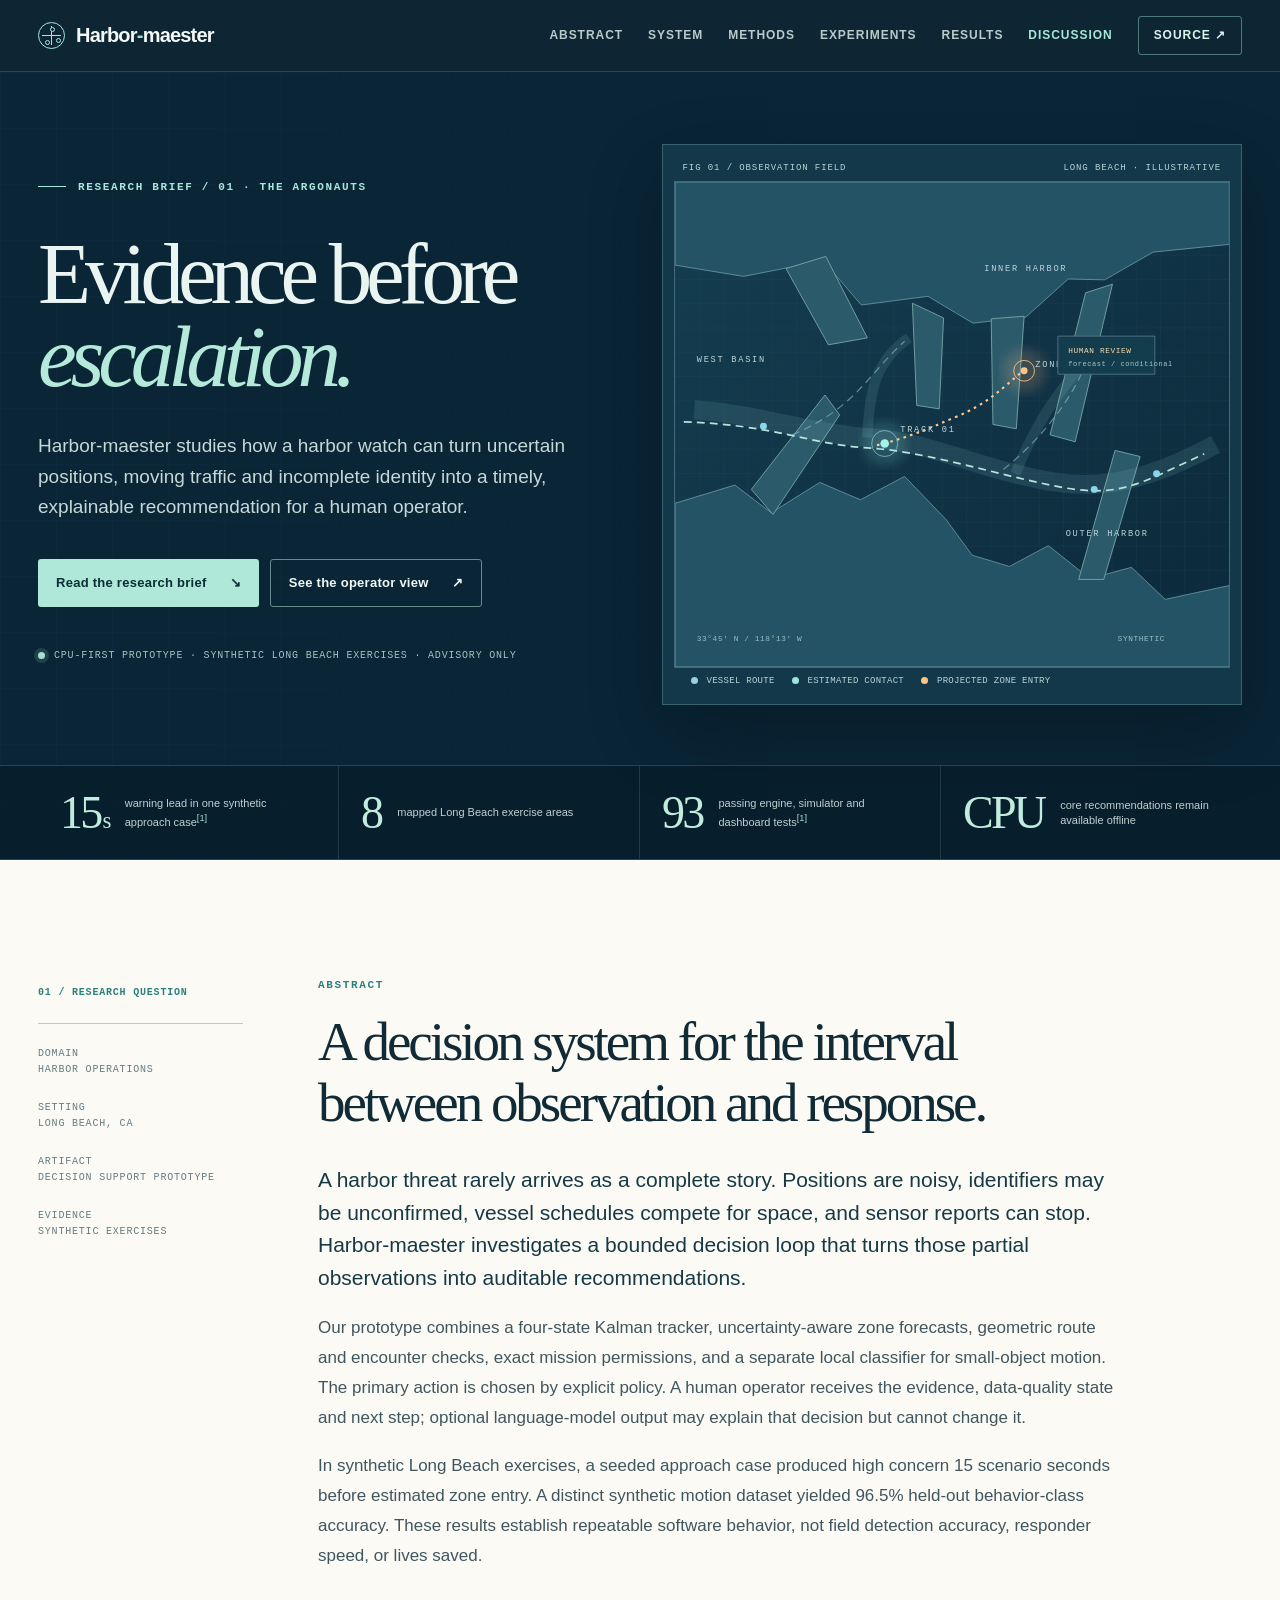
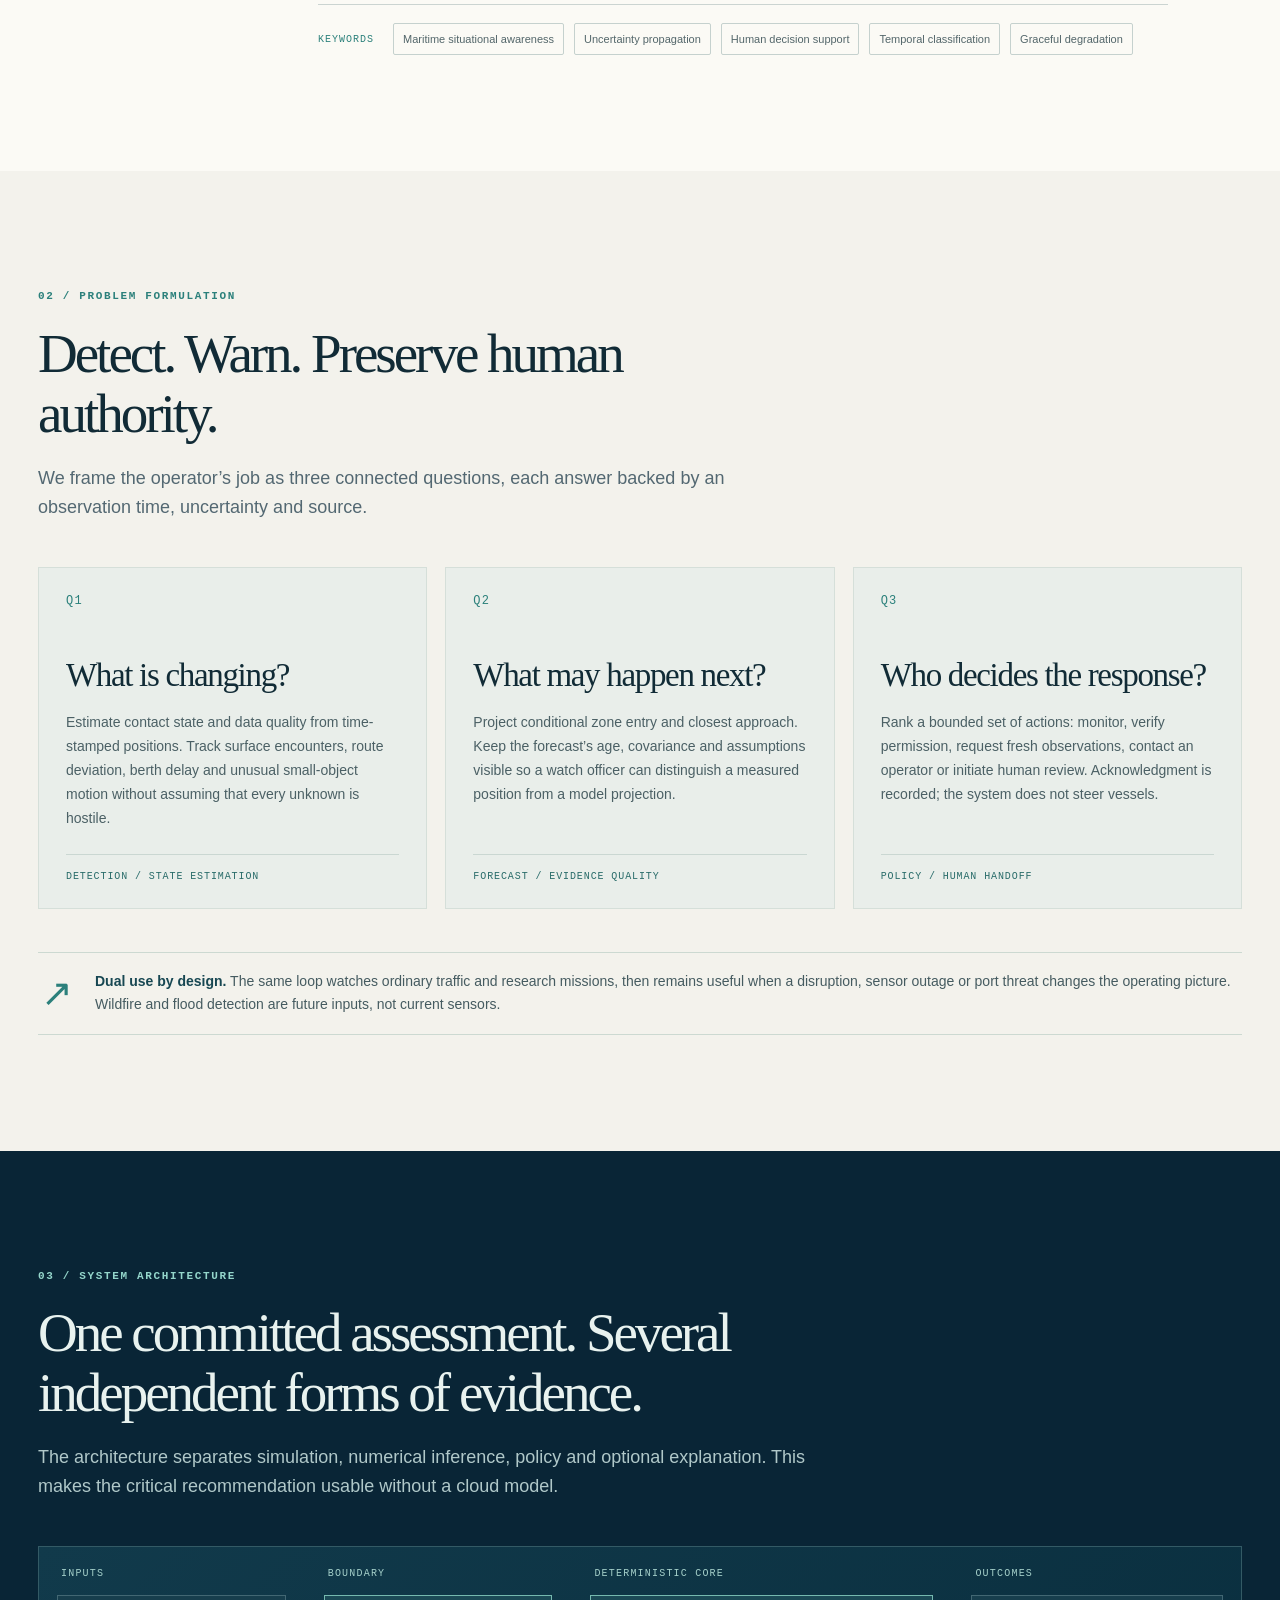
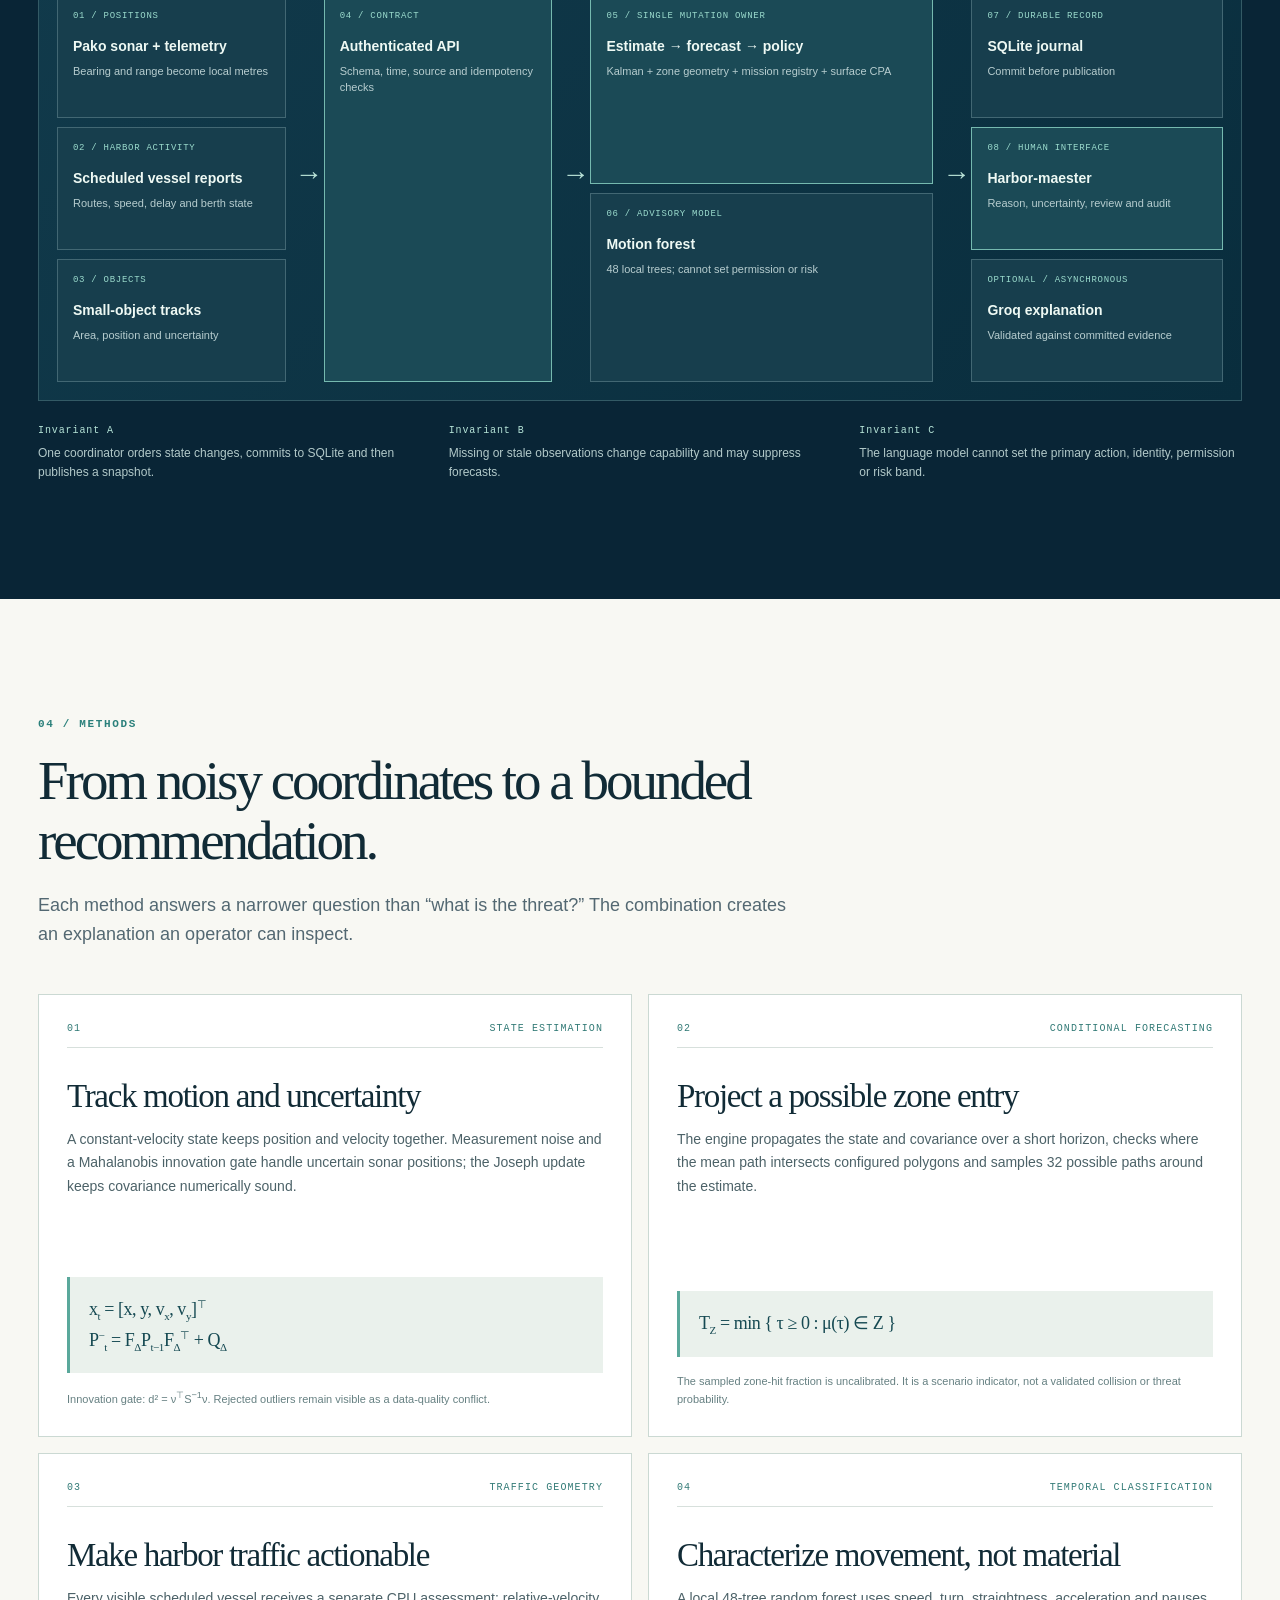
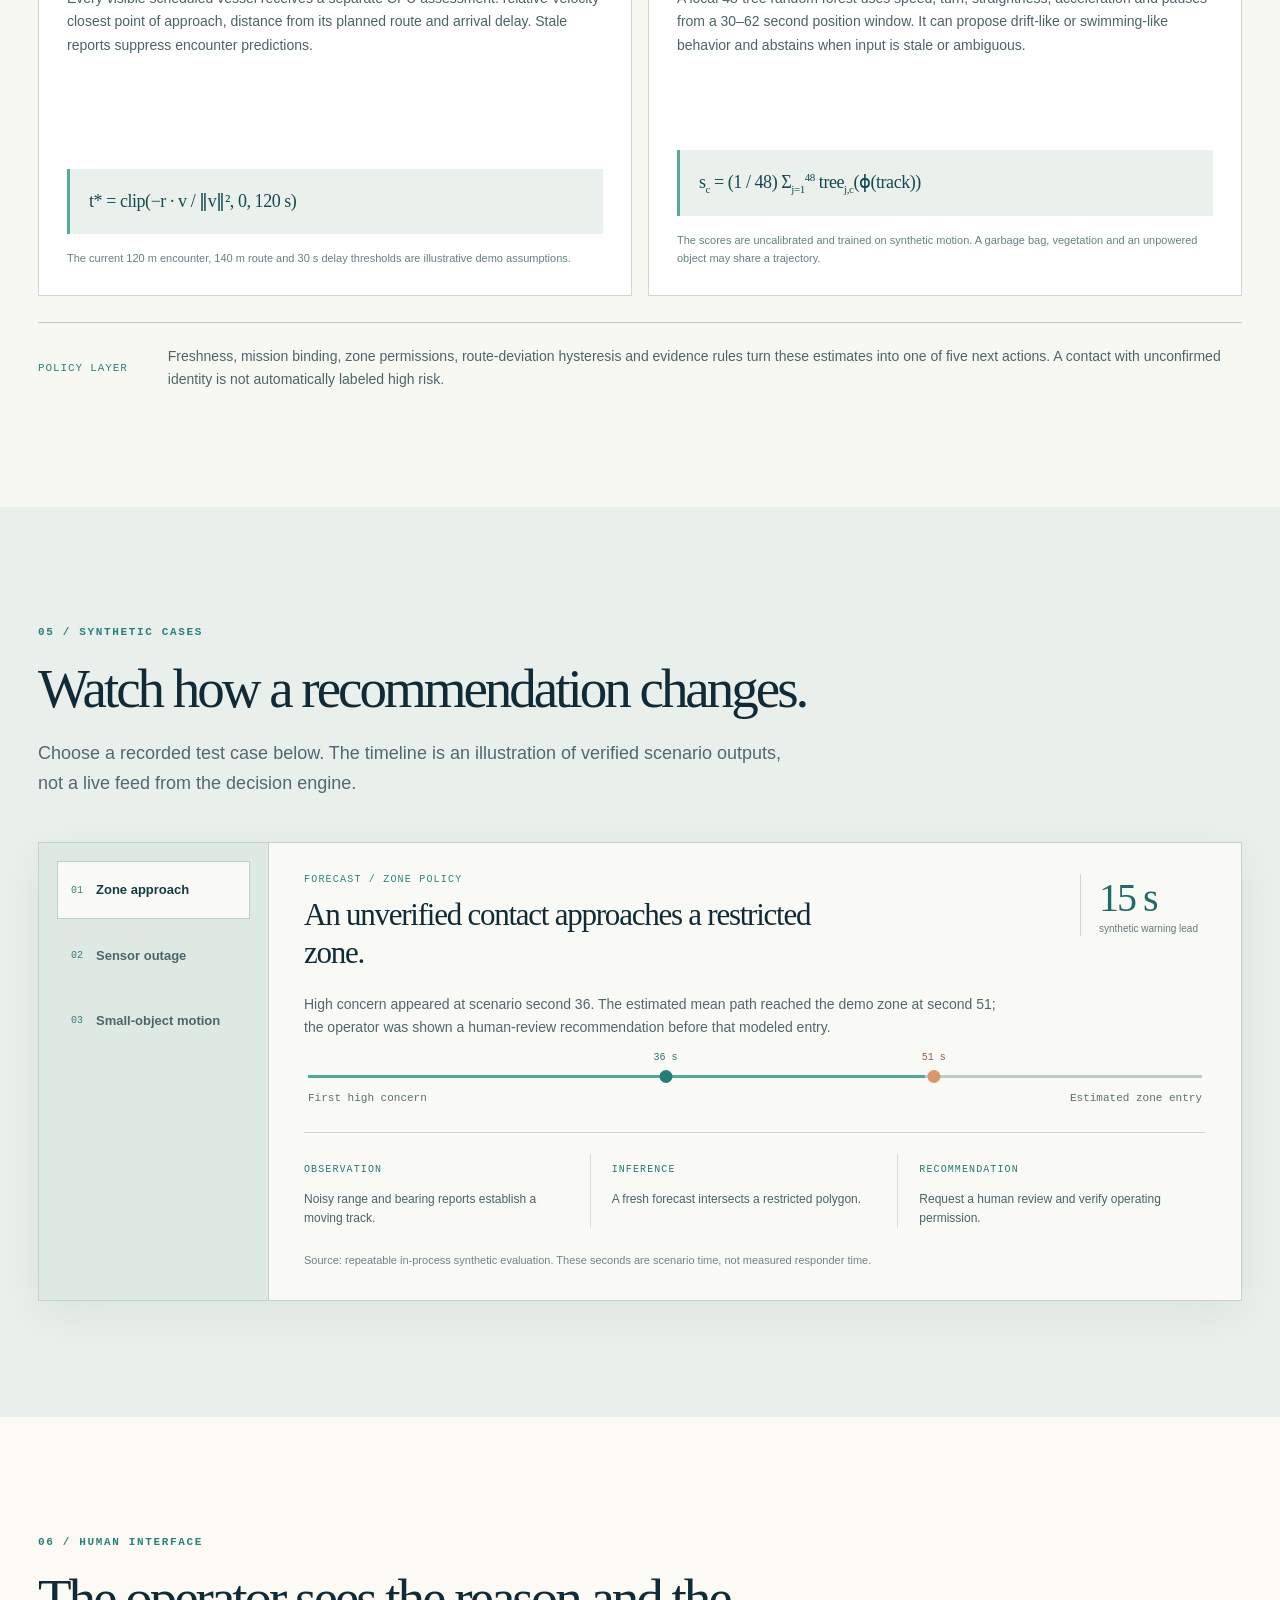
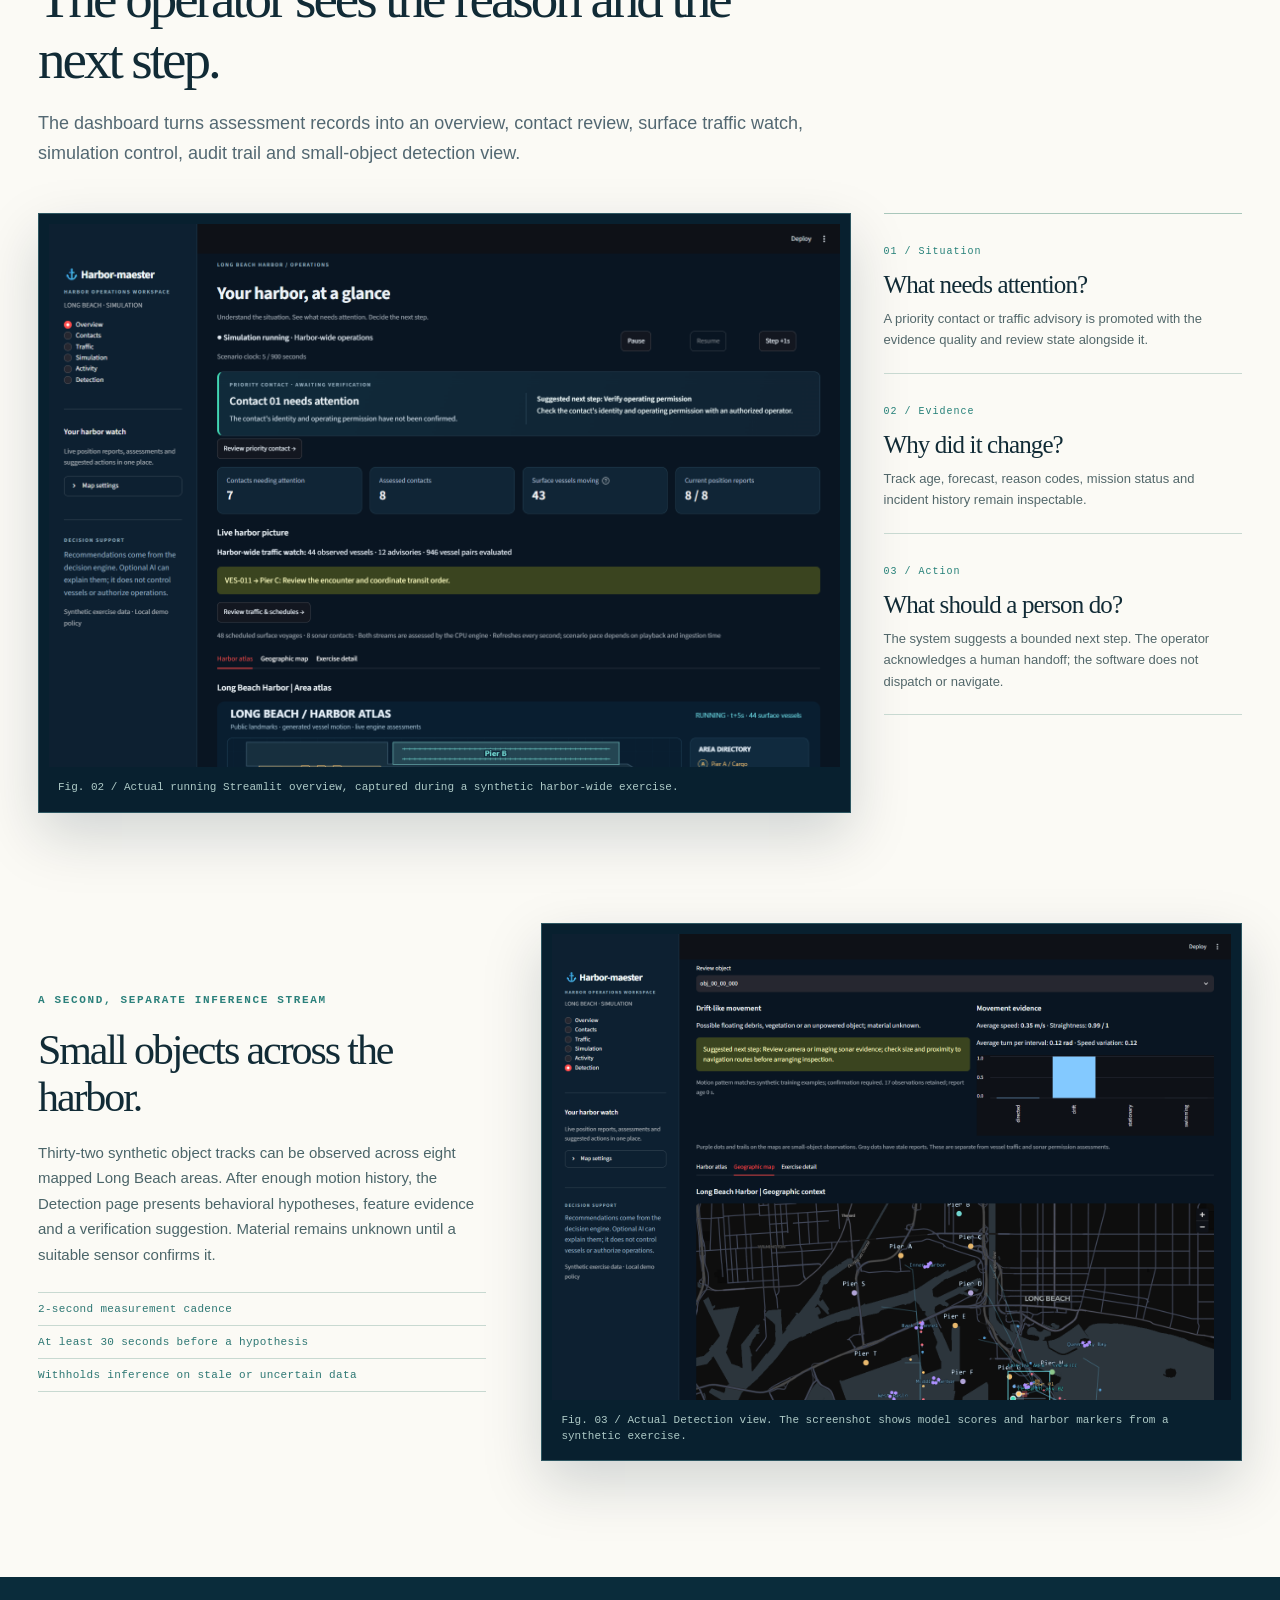
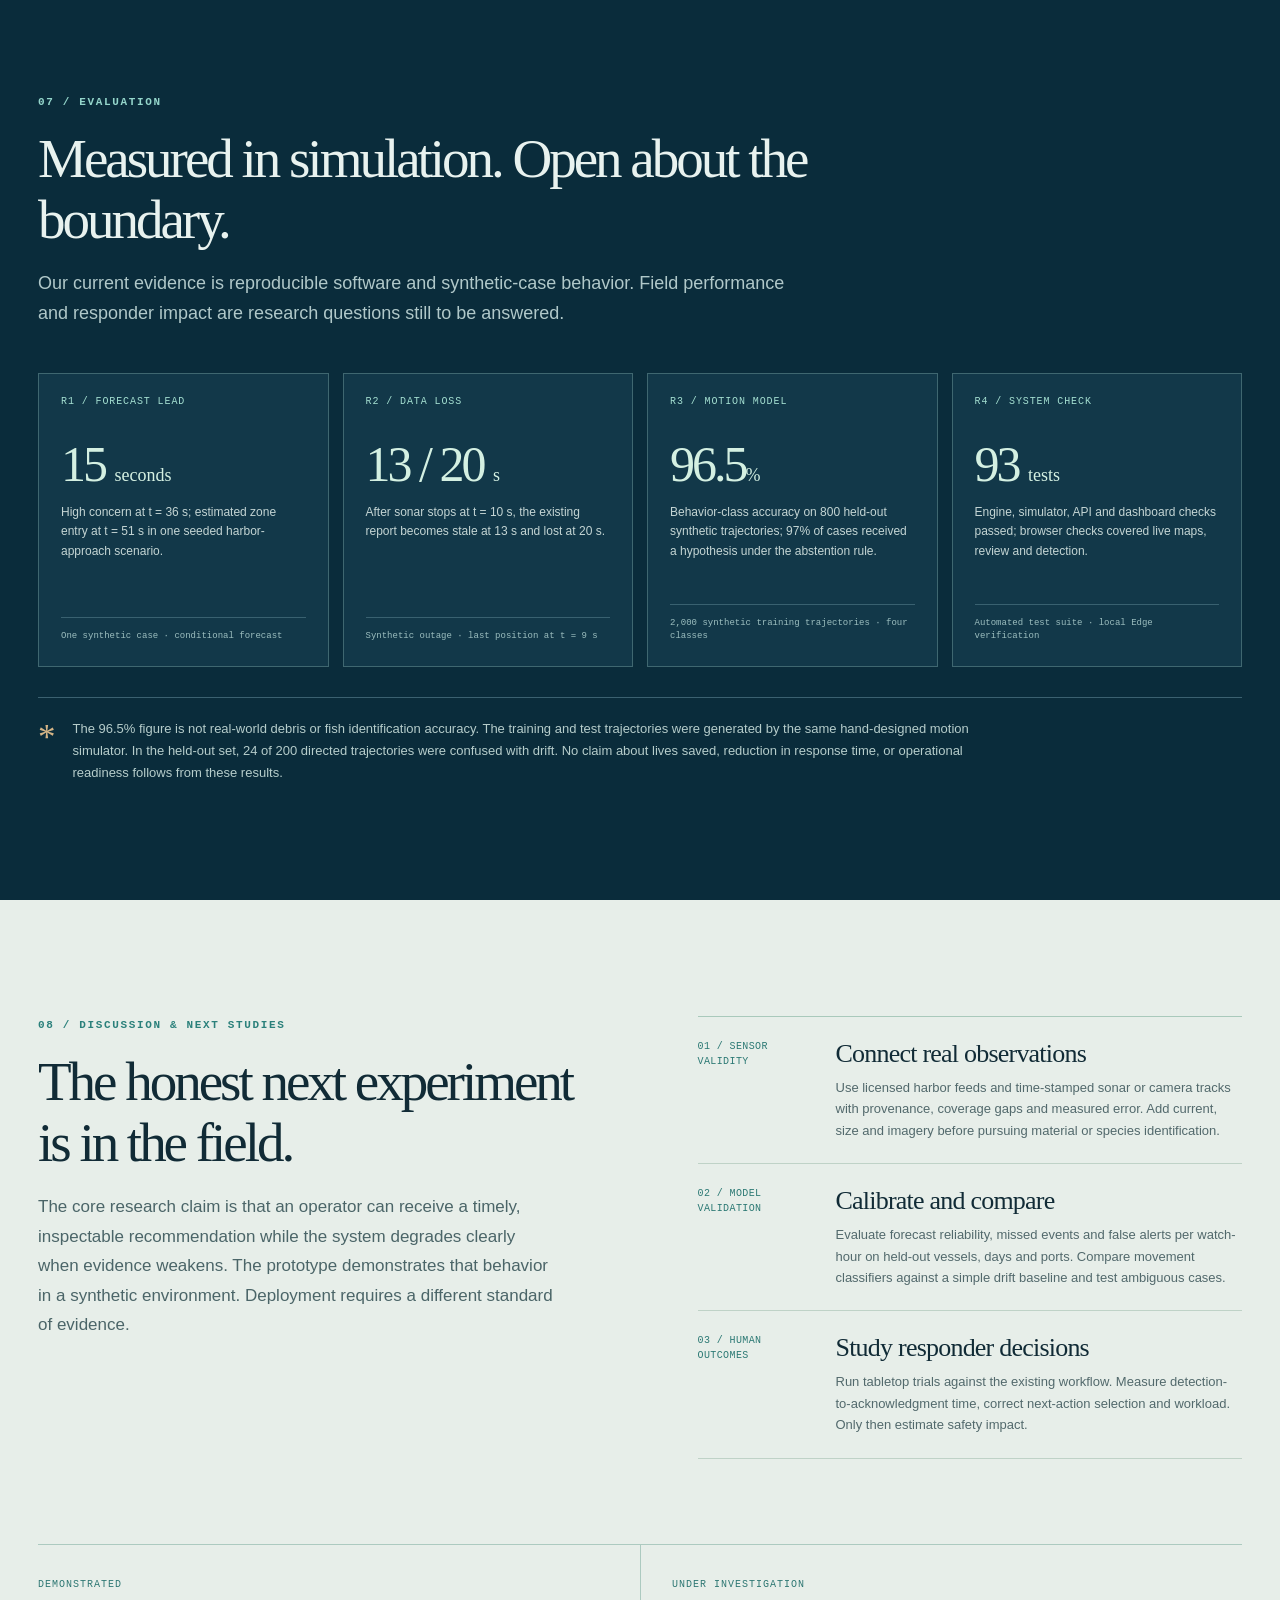
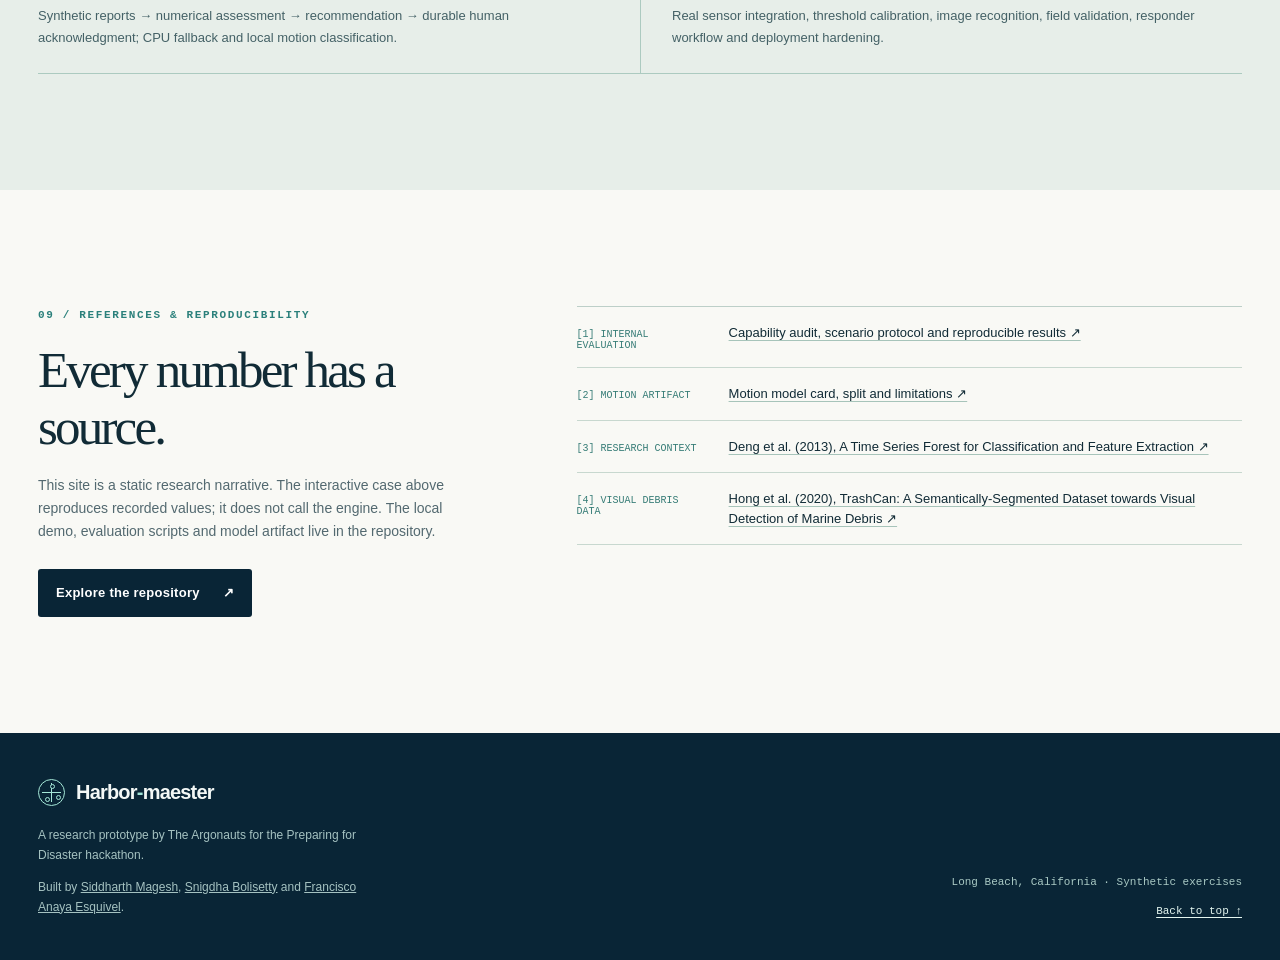
==== project-website/index.html @ 1b14dc2f "Release: Docker/HF Spaces deployment, visitor Groq key, docs and website team credits - Add Dockerfi" ====
<!doctype html>
<html lang="en">
<head>
  <meta charset="utf-8">
  <meta name="viewport" content="width=device-width, initial-scale=1">
  <meta name="theme-color" content="#092536">
  <meta name="description" content="Harbor-maester is a research prototype for evidence-aware harbor decision support: probabilistic tracking, geometric forecasting, local motion classification, and human review.">
  <meta property="og:type" content="website">
  <meta property="og:title" content="Harbor-maester — Evidence before escalation">
  <meta property="og:description" content="A technical research brief on CPU-first harbor decision support and its synthetic evaluation.">
  <title>Harbor-maester — Evidence before escalation</title>
  <link rel="icon" href="favicon.svg" type="image/svg+xml">
  <link rel="stylesheet" href="style.css">
  <script src="app.js" defer></script>
</head>
<body>
  <a class="skip-link" href="#main">Skip to article</a>
  <nav class="topbar" aria-label="Primary navigation">
    <div class="topbar-inner">
      <a class="brand" href="#top" aria-label="Harbor-maester, back to top">
        <span class="brand-mark" aria-hidden="true"><span></span><span></span><span></span></span>
        <span>Harbor<span class="brand-dash">-</span>maester</span>
      </a>
      <button class="menu-toggle" type="button" aria-controls="nav-links" aria-expanded="false" aria-label="Open navigation">
        <span></span><span></span><span></span>
      </button>
      <div class="nav-links" id="nav-links">
        <a href="#abstract">Abstract</a>
        <a href="#system">System</a>
        <a href="#methods">Methods</a>
        <a href="#experiments">Experiments</a>
        <a href="#results">Results</a>
        <a href="#discussion">Discussion</a>
        <a class="nav-source" href="https://github.com/enlightenedscholar777-dev/The-Argonauts-Hackathon" target="_blank" rel="noopener noreferrer">Source ↗</a>
      </div>
    </div>
  </nav>

  <header class="hero" id="top">
    <div class="hero-grid" aria-hidden="true"></div>
    <div class="hero-inner">
      <div class="hero-copy">
        <div class="eyebrow eyebrow-light"><span class="eyebrow-rule"></span> Research brief / 01 · The Argonauts</div>
        <h1>Evidence before <em>escalation.</em></h1>
        <p class="hero-lede">Harbor-maester studies how a harbor watch can turn uncertain positions, moving traffic and incomplete identity into a timely, explainable recommendation for a human operator.</p>
        <div class="hero-actions">
          <a class="button button-accent" href="#abstract">Read the research brief <span aria-hidden="true">↘</span></a>
          <a class="button button-outline" href="#interface">See the operator view <span aria-hidden="true">↗</span></a>
        </div>
        <p class="hero-footnote"><span class="live-dot" aria-hidden="true"></span> CPU-first prototype · Synthetic Long Beach exercises · Advisory only</p>
      </div>
      <div class="hero-figure">
        <div class="figure-top"><span>FIG 01 / OBSERVATION FIELD</span><span>LONG BEACH · ILLUSTRATIVE</span></div>
        <svg class="harbor-drawing" viewBox="0 0 640 560" role="img" aria-labelledby="hero-map-title hero-map-desc">
          <title id="hero-map-title">Illustrative harbor observation field</title>
          <desc id="hero-map-desc">Waterway outlines, vessel routes, one forecast track, and a human review marker. This is a conceptual diagram, not a navigation chart.</desc>
          <defs>
            <pattern id="map-grid" width="28" height="28" patternUnits="userSpaceOnUse"><path d="M28 0H0V28" fill="none" stroke="#255164" stroke-width=".7" opacity=".55"/></pattern>
            <linearGradient id="sea" x1="0" y1="0" x2="1" y2="1"><stop stop-color="#153e51"/><stop offset="1" stop-color="#0b293a"/></linearGradient>
            <filter id="dot-glow"><feGaussianBlur stdDeviation="7"/></filter>
          </defs>
          <rect width="640" height="560" fill="url(#sea)"/><rect width="640" height="560" fill="url(#map-grid)"/>
          <path class="land" d="M0 0H640V72L552 81L496 113L454 112L405 156L344 163L292 132L215 142L171 91L79 109L0 96Z"/>
          <path class="land" d="M0 560V371L69 350L111 382L167 347L214 367L265 340L313 390L343 431L386 444L431 420L479 458L527 445L566 482L640 466V560Z"/>
          <path class="pier" d="M128 100L177 188L222 180L174 86Z"/><path class="pier" d="M274 140L279 258L305 262L310 157Z"/>
          <path class="pier" d="M365 158L367 280L394 285L403 155Z"/><path class="pier" d="M474 128L433 292L462 300L505 118Z"/>
          <path class="pier" d="M88 355L173 246L190 269L113 384Z"/><path class="pier" d="M466 459L508 310L537 317L495 459Z"/>
          <path class="channel" d="M22 263C96 268 163 292 221 295S335 323 393 337S509 366 624 303"/>
          <path class="channel channel-secondary" d="M222 295C224 240 232 206 270 180M393 337C415 281 444 238 487 191"/>
          <path class="route" d="M10 277C112 280 156 303 222 307S364 336 438 351S533 350 611 314"/>
          <path class="route route-alt" d="M135 292C208 262 226 218 265 184M379 332C416 303 457 255 474 210"/>
          <path class="forecast" d="M233 304C263 297 290 286 325 271S375 241 404 216"/>
          <circle cx="242" cy="302" r="25" fill="#91e4de" opacity=".17" filter="url(#dot-glow)"/><circle cx="242" cy="302" r="15" fill="none" stroke="#9ce5df" opacity=".7"/><circle cx="242" cy="302" r="5" fill="#a5f4e8"/>
          <circle cx="403" cy="218" r="25" fill="#ffbb83" opacity=".18" filter="url(#dot-glow)"/><circle cx="403" cy="218" r="12" fill="none" stroke="#ffc487"/><circle cx="403" cy="218" r="4" fill="#ffc487"/>
          <circle cx="102" cy="282" r="4" fill="#8bd6ea"/><circle cx="484" cy="355" r="4" fill="#8bd6ea"/><circle cx="556" cy="337" r="4" fill="#8bd6ea"/>
          <g class="map-label"><text x="25" y="208">WEST BASIN</text><text x="357" y="103">INNER HARBOR</text><text x="451" y="409">OUTER HARBOR</text><text x="260" y="289">TRACK 01</text><text x="416" y="214">ZONE ENTRY</text></g>
          <path d="M442 178h112v44H442z" fill="#133c4d" stroke="#547889"/><text x="454" y="197" class="map-pill">HUMAN REVIEW</text><text x="454" y="213" class="map-pill map-pill-small">forecast / conditional</text>
          <text x="25" y="530" class="map-coordinate">33°45′ N  /  118°13′ W</text><text x="511" y="530" class="map-coordinate">SYNTHETIC</text>
        </svg>
        <div class="figure-bottom"><span class="legend-dot legend-cyan"></span> Vessel route <span class="legend-dot legend-teal"></span> Estimated contact <span class="legend-dot legend-orange"></span> Projected zone entry</div>
      </div>
    </div>
    <div class="hero-measures" aria-label="Prototype scope and synthetic results">
      <div><strong>15<span>s</span></strong><span>warning lead in one synthetic approach case<sup><a href="#ref-internal">[1]</a></sup></span></div>
      <div><strong>8</strong><span>mapped Long Beach exercise areas</span></div>
      <div><strong>93</strong><span>passing engine, simulator and dashboard tests<sup><a href="#ref-internal">[1]</a></sup></span></div>
      <div><strong>CPU</strong><span>core recommendations remain available offline</span></div>
    </div>
  </header>

  <main id="main">
    <section class="section paper-opening" id="abstract" aria-labelledby="abstract-title">
      <div class="wrap paper-grid">
        <aside class="paper-margin"><span class="margin-index">01 / RESEARCH QUESTION</span><span class="margin-line"></span><span>Domain<br>Harbor operations</span><span>Setting<br>Long Beach, CA</span><span>Artifact<br>Decision support prototype</span><span>Evidence<br>Synthetic exercises</span></aside>
        <div class="paper-body">
          <p class="kicker">Abstract</p>
          <h2 id="abstract-title">A decision system for the interval between observation and response.</h2>
          <p class="abstract-lead">A harbor threat rarely arrives as a complete story. Positions are noisy, identifiers may be unconfirmed, vessel schedules compete for space, and sensor reports can stop. Harbor-maester investigates a bounded decision loop that turns those partial observations into auditable recommendations.</p>
          <p>Our prototype combines a four-state Kalman tracker, uncertainty-aware zone forecasts, geometric route and encounter checks, exact mission permissions, and a separate local classifier for small-object motion. The primary action is chosen by explicit policy. A human operator receives the evidence, data-quality state and next step; optional language-model output may explain that decision but cannot change it.</p>
          <p>In synthetic Long Beach exercises, a seeded approach case produced high concern 15 scenario seconds before estimated zone entry. A distinct synthetic motion dataset yielded 96.5% held-out behavior-class accuracy. These results establish repeatable software behavior, not field detection accuracy, responder speed, or lives saved.</p>
          <div class="keywords"><strong>Keywords</strong><span>Maritime situational awareness</span><span>Uncertainty propagation</span><span>Human decision support</span><span>Temporal classification</span><span>Graceful degradation</span></div>
        </div>
      </div>
    </section>

    <section class="section problem-section" id="question" aria-labelledby="question-title">
      <div class="wrap">
        <div class="section-head"><p class="kicker">02 / Problem formulation</p><h2 id="question-title">Detect. Warn. Preserve human authority.</h2><p>We frame the operator’s job as three connected questions, each answer backed by an observation time, uncertainty and source.</p></div>
        <div class="question-grid">
          <article class="question-card"><span class="card-number">Q1</span><h3>What is changing?</h3><p>Estimate contact state and data quality from time-stamped positions. Track surface encounters, route deviation, berth delay and unusual small-object motion without assuming that every unknown is hostile.</p><span class="card-footer">Detection / state estimation</span></article>
          <article class="question-card"><span class="card-number">Q2</span><h3>What may happen next?</h3><p>Project conditional zone entry and closest approach. Keep the forecast’s age, covariance and assumptions visible so a watch officer can distinguish a measured position from a model projection.</p><span class="card-footer">Forecast / evidence quality</span></article>
          <article class="question-card"><span class="card-number">Q3</span><h3>Who decides the response?</h3><p>Rank a bounded set of actions: monitor, verify permission, request fresh observations, contact an operator or initiate human review. Acknowledgment is recorded; the system does not steer vessels.</p><span class="card-footer">Policy / human handoff</span></article>
        </div>
        <div class="scope-line"><span class="scope-icon" aria-hidden="true">↗</span><p><strong>Dual use by design.</strong> The same loop watches ordinary traffic and research missions, then remains useful when a disruption, sensor outage or port threat changes the operating picture. Wildfire and flood detection are future inputs, not current sensors.</p></div>
      </div>
    </section>

    <section class="section system-section" id="system" aria-labelledby="system-title">
      <div class="wrap">
        <div class="section-head section-head-dark"><p class="kicker">03 / System architecture</p><h2 id="system-title">One committed assessment. Several independent forms of evidence.</h2><p>The architecture separates simulation, numerical inference, policy and optional explanation. This makes the critical recommendation usable without a cloud model.</p></div>
        <div class="system-diagram" role="img" aria-label="Synthetic sensors feed authenticated API events to a single coordinator. The coordinator runs tracking, forecasting and policy, commits results to SQLite, and publishes a dashboard snapshot. A separate motion classifier and optional language model add advisory context.">
          <div class="diagram-column"><span class="diagram-label">INPUTS</span><div class="diagram-node"><span>01 / Positions</span><strong>Pako sonar + telemetry</strong><small>Bearing and range become local metres</small></div><div class="diagram-node"><span>02 / Harbor activity</span><strong>Scheduled vessel reports</strong><small>Routes, speed, delay and berth state</small></div><div class="diagram-node"><span>03 / Objects</span><strong>Small-object tracks</strong><small>Area, position and uncertainty</small></div></div>
          <div class="diagram-arrow" aria-hidden="true">→</div>
          <div class="diagram-column"><span class="diagram-label">BOUNDARY</span><div class="diagram-node diagram-node-accent"><span>04 / Contract</span><strong>Authenticated API</strong><small>Schema, time, source and idempotency checks</small></div></div>
          <div class="diagram-arrow" aria-hidden="true">→</div>
          <div class="diagram-column diagram-wide"><span class="diagram-label">DETERMINISTIC CORE</span><div class="diagram-node diagram-node-accent"><span>05 / Single mutation owner</span><strong>Estimate → forecast → policy</strong><small>Kalman + zone geometry + mission registry + surface CPA</small></div><div class="diagram-node"><span>06 / Advisory model</span><strong>Motion forest</strong><small>48 local trees; cannot set permission or risk</small></div></div>
          <div class="diagram-arrow" aria-hidden="true">→</div>
          <div class="diagram-column"><span class="diagram-label">OUTCOMES</span><div class="diagram-node"><span>07 / Durable record</span><strong>SQLite journal</strong><small>Commit before publication</small></div><div class="diagram-node diagram-node-accent"><span>08 / Human interface</span><strong>Harbor-maester</strong><small>Reason, uncertainty, review and audit</small></div><div class="diagram-node"><span>Optional / Asynchronous</span><strong>Groq explanation</strong><small>Validated against committed evidence</small></div></div>
        </div>
        <div class="system-notes"><p><span>Invariant A</span> One coordinator orders state changes, commits to SQLite and then publishes a snapshot.</p><p><span>Invariant B</span> Missing or stale observations change capability and may suppress forecasts.</p><p><span>Invariant C</span> The language model cannot set the primary action, identity, permission or risk band.</p></div>
      </div>
    </section>

    <section class="section method-section" id="methods" aria-labelledby="methods-title">
      <div class="wrap">
        <div class="section-head"><p class="kicker">04 / Methods</p><h2 id="methods-title">From noisy coordinates to a bounded recommendation.</h2><p>Each method answers a narrower question than “what is the threat?” The combination creates an explanation an operator can inspect.</p></div>
        <div class="method-grid">
          <article class="method-card"><div class="method-label"><span>01</span><span>STATE ESTIMATION</span></div><h3>Track motion and uncertainty</h3><p>A constant-velocity state keeps position and velocity together. Measurement noise and a Mahalanobis innovation gate handle uncertain sonar positions; the Joseph update keeps covariance numerically sound.</p><div class="equation" aria-label="State vector x equals x, y, velocity x, velocity y. Predicted covariance equals F P F transpose plus Q."><span class="eq-symbol">x</span><sub>t</sub> = [x, y, v<sub>x</sub>, v<sub>y</sub>]<sup>⊤</sup><br>P<sup>−</sup><sub>t</sub> = F<sub>Δ</sub>P<sub>t−1</sub>F<sub>Δ</sub><sup>⊤</sup> + Q<sub>Δ</sub></div><p class="method-annotation">Innovation gate: d² = ν<sup>⊤</sup>S<sup>−1</sup>ν. Rejected outliers remain visible as a data-quality conflict.</p></article>
          <article class="method-card"><div class="method-label"><span>02</span><span>CONDITIONAL FORECASTING</span></div><h3>Project a possible zone entry</h3><p>The engine propagates the state and covariance over a short horizon, checks where the mean path intersects configured polygons and samples 32 possible paths around the estimate.</p><div class="equation" aria-label="Entry time is the earliest future time when the forecast path intersects a zone.">T<sub>Z</sub> = min { τ ≥ 0 : μ(τ) ∈ Z }</div><p class="method-annotation">The sampled zone-hit fraction is uncalibrated. It is a scenario indicator, not a validated collision or threat probability.</p></article>
          <article class="method-card"><div class="method-label"><span>03</span><span>TRAFFIC GEOMETRY</span></div><h3>Make harbor traffic actionable</h3><p>Every visible scheduled vessel receives a separate CPU assessment: relative-velocity closest point of approach, distance from its planned route and arrival delay. Stale reports suppress encounter predictions.</p><div class="equation" aria-label="Closest approach time is the clipped negative dot product of relative position and relative velocity divided by squared relative speed.">t* = clip(−r · v / ‖v‖², 0, 120 s)</div><p class="method-annotation">The current 120 m encounter, 140 m route and 30 s delay thresholds are illustrative demo assumptions.</p></article>
          <article class="method-card"><div class="method-label"><span>04</span><span>TEMPORAL CLASSIFICATION</span></div><h3>Characterize movement, not material</h3><p>A local 48-tree random forest uses speed, turn, straightness, acceleration and pauses from a 30–62 second position window. It can propose drift-like or swimming-like behavior and abstains when input is stale or ambiguous.</p><div class="equation" aria-label="Behavior score is the average class output across 48 trees.">s<sub>c</sub> = (1 / 48) Σ<sub>j=1</sub><sup>48</sup> tree<sub>j,c</sub>(ϕ(track))</div><p class="method-annotation">The scores are uncalibrated and trained on synthetic motion. A garbage bag, vegetation and an unpowered object may share a trajectory.</p></article>
        </div>
        <div class="method-bottom"><span>POLICY LAYER</span><p>Freshness, mission binding, zone permissions, route-deviation hysteresis and evidence rules turn these estimates into one of five next actions. A contact with unconfirmed identity is not automatically labeled high risk.</p></div>
      </div>
    </section>

    <section class="section experiment-section" id="experiments" aria-labelledby="experiments-title">
      <div class="wrap">
        <div class="section-head"><p class="kicker">05 / Synthetic cases</p><h2 id="experiments-title">Watch how a recommendation changes.</h2><p>Choose a recorded test case below. The timeline is an illustration of verified scenario outputs, not a live feed from the decision engine.</p></div>
        <div class="case-shell">
          <div class="case-tabs" role="group" aria-label="Choose a synthetic case">
            <button class="case-tab is-active" type="button" data-case="approach" aria-pressed="true"><span>01</span> Zone approach</button>
            <button class="case-tab" type="button" data-case="outage" aria-pressed="false"><span>02</span> Sensor outage</button>
            <button class="case-tab" type="button" data-case="motion" aria-pressed="false"><span>03</span> Small-object motion</button>
          </div>
          <div class="case-body" aria-live="polite">
            <div class="case-top"><div><p class="case-type" id="case-type">FORECAST / ZONE POLICY</p><h3 id="case-title">An unverified contact approaches a restricted zone.</h3></div><div class="case-clock"><strong id="case-number">15 s</strong><span id="case-number-label">synthetic warning lead</span></div></div>
            <p class="case-description" id="case-description">High concern appeared at scenario second 36. The estimated mean path reached the demo zone at second 51; the operator was shown a human-review recommendation before that modeled entry.</p>
            <div class="timeline" aria-hidden="true"><div class="timeline-track"><div class="timeline-fill" id="timeline-fill"></div><div class="timeline-marker marker-a" id="marker-a"><span id="marker-a-time">36 s</span></div><div class="timeline-marker marker-b" id="marker-b"><span id="marker-b-time">51 s</span></div></div><div class="timeline-labels"><span id="timeline-start">First high concern</span><span id="timeline-end">Estimated zone entry</span></div></div>
            <div class="case-evidence"><div><span>OBSERVATION</span><p id="case-observation">Noisy range and bearing reports establish a moving track.</p></div><div><span>INFERENCE</span><p id="case-inference">A fresh forecast intersects a restricted polygon.</p></div><div><span>RECOMMENDATION</span><p id="case-action">Request a human review and verify operating permission.</p></div></div>
            <p class="case-caption" id="case-caption">Source: repeatable in-process synthetic evaluation. These seconds are scenario time, not measured responder time.</p>
          </div>
        </div>
      </div>
    </section>

    <section class="section interface-section" id="interface" aria-labelledby="interface-title">
      <div class="wrap">
        <div class="section-head"><p class="kicker">06 / Human interface</p><h2 id="interface-title">The operator sees the reason and the next step.</h2><p>The dashboard turns assessment records into an overview, contact review, surface traffic watch, simulation control, audit trail and small-object detection view.</p></div>
        <div class="interface-layout"><figure class="product-frame"><img src="assets/operator-overview.png" width="1600" height="1100" loading="lazy" alt="Harbor-maester operator overview showing a priority contact, suggested verification, surface traffic watch and harbor atlas"><figcaption>Fig. 02 / Actual running Streamlit overview, captured during a synthetic harbor-wide exercise.</figcaption></figure><div class="interface-aside"><div class="interface-point"><span>01 / Situation</span><h3>What needs attention?</h3><p>A priority contact or traffic advisory is promoted with the evidence quality and review state alongside it.</p></div><div class="interface-point"><span>02 / Evidence</span><h3>Why did it change?</h3><p>Track age, forecast, reason codes, mission status and incident history remain inspectable.</p></div><div class="interface-point"><span>03 / Action</span><h3>What should a person do?</h3><p>The system suggests a bounded next step. The operator acknowledges a human handoff; the software does not dispatch or navigate.</p></div></div></div>
        <div class="interface-detail"><div class="detail-copy"><p class="kicker">A second, separate inference stream</p><h3>Small objects across the harbor.</h3><p>Thirty-two synthetic object tracks can be observed across eight mapped Long Beach areas. After enough motion history, the Detection page presents behavioral hypotheses, feature evidence and a verification suggestion. Material remains unknown until a suitable sensor confirms it.</p><ul><li>2-second measurement cadence</li><li>At least 30 seconds before a hypothesis</li><li>Withholds inference on stale or uncertain data</li></ul></div><figure class="product-frame product-frame-detail"><img src="assets/detection-map.png" width="1600" height="1100" loading="lazy" alt="Detection view with drift-like movement evidence and purple object observations on the Long Beach geographic map"><figcaption>Fig. 03 / Actual Detection view. The screenshot shows model scores and harbor markers from a synthetic exercise.</figcaption></figure></div>
      </div>
    </section>

    <section class="section results-section" id="results" aria-labelledby="results-title">
      <div class="wrap">
        <div class="section-head section-head-dark"><p class="kicker">07 / Evaluation</p><h2 id="results-title">Measured in simulation. Open about the boundary.</h2><p>Our current evidence is reproducible software and synthetic-case behavior. Field performance and responder impact are research questions still to be answered.</p></div>
        <div class="results-grid">
          <div class="result-card"><span class="result-id">R1 / FORECAST LEAD</span><strong>15 <small>seconds</small></strong><p>High concern at t = 36 s; estimated zone entry at t = 51 s in one seeded harbor-approach scenario.</p><span class="result-source">One synthetic case · conditional forecast</span></div>
          <div class="result-card"><span class="result-id">R2 / DATA LOSS</span><strong>13 / 20 <small>s</small></strong><p>After sonar stops at t = 10 s, the existing report becomes stale at 13 s and lost at 20 s.</p><span class="result-source">Synthetic outage · last position at t = 9 s</span></div>
          <div class="result-card"><span class="result-id">R3 / MOTION MODEL</span><strong>96.5<small>%</small></strong><p>Behavior-class accuracy on 800 held-out synthetic trajectories; 97% of cases received a hypothesis under the abstention rule.</p><span class="result-source">2,000 synthetic training trajectories · four classes</span></div>
          <div class="result-card"><span class="result-id">R4 / SYSTEM CHECK</span><strong>93 <small>tests</small></strong><p>Engine, simulator, API and dashboard checks passed; browser checks covered live maps, review and detection.</p><span class="result-source">Automated test suite · local Edge verification</span></div>
        </div>
        <div class="result-footnote"><span aria-hidden="true">*</span><p>The 96.5% figure is not real-world debris or fish identification accuracy. The training and test trajectories were generated by the same hand-designed motion simulator. In the held-out set, 24 of 200 directed trajectories were confused with drift. No claim about lives saved, reduction in response time, or operational readiness follows from these results.</p></div>
      </div>
    </section>

    <section class="section discussion-section" id="discussion" aria-labelledby="discussion-title">
      <div class="wrap discussion-grid"><div><p class="kicker">08 / Discussion & next studies</p><h2 id="discussion-title">The honest next experiment is in the field.</h2><p class="discussion-lead">The core research claim is that an operator can receive a timely, inspectable recommendation while the system degrades clearly when evidence weakens. The prototype demonstrates that behavior in a synthetic environment. Deployment requires a different standard of evidence.</p></div><div class="research-agenda"><article><span>01 / SENSOR VALIDITY</span><h3>Connect real observations</h3><p>Use licensed harbor feeds and time-stamped sonar or camera tracks with provenance, coverage gaps and measured error. Add current, size and imagery before pursuing material or species identification.</p></article><article><span>02 / MODEL VALIDATION</span><h3>Calibrate and compare</h3><p>Evaluate forecast reliability, missed events and false alerts per watch-hour on held-out vessels, days and ports. Compare movement classifiers against a simple drift baseline and test ambiguous cases.</p></article><article><span>03 / HUMAN OUTCOMES</span><h3>Study responder decisions</h3><p>Run tabletop trials against the existing workflow. Measure detection-to-acknowledgment time, correct next-action selection and workload. Only then estimate safety impact.</p></article></div></div>
      <div class="wrap status-matrix"><div><span>DEMONSTRATED</span><p>Synthetic reports → numerical assessment → recommendation → durable human acknowledgment; CPU fallback and local motion classification.</p></div><div><span>UNDER INVESTIGATION</span><p>Real sensor integration, threshold calibration, image recognition, field validation, responder workflow and deployment hardening.</p></div></div>
    </section>

    <section class="section references-section" id="references" aria-labelledby="references-title"><div class="wrap references-grid"><div><p class="kicker">09 / References & reproducibility</p><h2 id="references-title">Every number has a source.</h2><p>This site is a static research narrative. The interactive case above reproduces recorded values; it does not call the engine. The local demo, evaluation scripts and model artifact live in the repository.</p><a class="button button-dark" href="https://github.com/enlightenedscholar777-dev/The-Argonauts-Hackathon" target="_blank" rel="noopener noreferrer">Explore the repository <span aria-hidden="true">↗</span></a></div><ol class="reference-list"><li id="ref-internal"><span>[1] Internal evaluation</span><a href="https://github.com/enlightenedscholar777-dev/The-Argonauts-Hackathon/blob/v1-demo/docs/CAPABILITY_AUDIT.md" target="_blank" rel="noopener noreferrer">Capability audit, scenario protocol and reproducible results ↗</a></li><li><span>[2] Motion artifact</span><a href="https://github.com/enlightenedscholar777-dev/The-Argonauts-Hackathon/blob/v1-demo/docs/MOTION_DETECTION.md" target="_blank" rel="noopener noreferrer">Motion model card, split and limitations ↗</a></li><li><span>[3] Research context</span><a href="https://arxiv.org/abs/1302.2277" target="_blank" rel="noopener noreferrer">Deng et al. (2013), A Time Series Forest for Classification and Feature Extraction ↗</a></li><li><span>[4] Visual debris data</span><a href="https://arxiv.org/abs/2007.08097" target="_blank" rel="noopener noreferrer">Hong et al. (2020), TrashCan: A Semantically-Segmented Dataset towards Visual Detection of Marine Debris ↗</a></li></ol></div></section>
  </main>
  <footer class="footer"><div class="wrap footer-inner"><div><a class="brand footer-brand" href="#top"><span class="brand-mark" aria-hidden="true"><span></span><span></span><span></span></span><span>Harbor<span class="brand-dash">-</span>maester</span></a><p>A research prototype by The Argonauts for the Preparing for Disaster hackathon.</p><p class="footer-team">Built by <a href="https://www.linkedin.com/in/siddharth-magesh/" target="_blank" rel="noopener noreferrer">Siddharth Magesh</a>, <a href="https://www.linkedin.com/in/snigdha-bolisetty/" target="_blank" rel="noopener noreferrer">Snigdha Bolisetty</a> and <a href="https://www.linkedin.com/in/francisco-anaya-esquivel-23664036b/" target="_blank" rel="noopener noreferrer">Francisco Anaya Esquivel</a>.</p></div><div class="footer-right"><span>Long Beach, California · Synthetic exercises</span><a href="#top">Back to top ↑</a></div></div></footer>
</body>
</html>
---- project-website/style.css ----
:root{--ink:#112b36;--muted:#536872;--paper:#f3f2ec;--paper-light:#fbfaf5;--line:#cdd7d3;--navy:#092536;--navy-2:#103446;--teal:#2b807b;--mint:#a9e6d6;--orange:#e1a56d;--serif:Georgia,"Times New Roman",serif;--sans:Inter,"Segoe UI",Arial,sans-serif;--mono:"SFMono-Regular",Consolas,"Liberation Mono",monospace;--wrap:1240px}
*,*::before,*::after{box-sizing:border-box}html{scroll-behavior:smooth;scroll-padding-top:76px}body{margin:0;background:var(--paper);color:var(--ink);font-family:var(--sans);font-size:16px;line-height:1.65;-webkit-font-smoothing:antialiased}button{font:inherit}a{color:inherit}img,svg{max-width:100%}::selection{background:#9bdfd0;color:#082934}.wrap{width:min(var(--wrap),calc(100% - 76px));margin-inline:auto}.skip-link{position:fixed;top:-60px;left:12px;z-index:1000;padding:10px 16px;background:white;color:var(--navy);border-radius:4px}.skip-link:focus{top:10px}:focus-visible{outline:3px solid #f5a763;outline-offset:4px}
.topbar{height:72px;position:sticky;top:0;z-index:80;background:rgba(7,31,45,.97);color:#edf6f4;border-bottom:1px solid rgba(184,224,224,.17);backdrop-filter:blur(14px)}.topbar-inner{max-width:1440px;padding:0 38px;margin:auto;height:100%;display:flex;align-items:center;justify-content:space-between;gap:36px}.brand{display:inline-flex;align-items:center;gap:11px;text-decoration:none;color:#f3f8f6;font-weight:760;letter-spacing:-.04em;font-size:20px;white-space:nowrap}.brand-dash{color:#9ce0d4}.brand-mark{display:inline-block;width:27px;height:27px;position:relative;border:1.6px solid #a5e8d8;border-radius:50%;flex:none}.brand-mark::before,.brand-mark::after{content:"";position:absolute;background:#a5e8d8}.brand-mark::before{height:1px;width:19px;top:12px;left:3px}.brand-mark::after{height:19px;width:1px;top:3px;left:12px}.brand-mark span{position:absolute;border:1px solid #a5e8d8;border-radius:50%;width:5px;height:5px;background:#092536;z-index:1}.brand-mark span:nth-child(1){top:4px;left:11px}.brand-mark span:nth-child(2){top:17px;left:6px}.brand-mark span:nth-child(3){top:15px;left:17px}.nav-links{display:flex;align-items:center;gap:25px}.nav-links a{font-size:12px;letter-spacing:.08em;text-transform:uppercase;font-weight:650;text-decoration:none;color:#b9caca;transition:color .2s}.nav-links a:hover,.nav-links a.is-active{color:#a5e8d8}.nav-links .nav-source{padding:9px 15px;border:1px solid rgba(165,232,216,.43);border-radius:3px;color:#d6f4ee}.nav-source:hover{background:rgba(165,232,216,.11)}.menu-toggle{display:none;color:white;border:0;background:transparent;width:40px;height:40px;padding:8px;cursor:pointer}.menu-toggle span{display:block;width:22px;height:2px;background:#c4e6df;margin:5px auto}
.hero{background:var(--navy);color:#eaf5f2;position:relative;overflow:hidden}.hero-grid{position:absolute;inset:0;background-image:linear-gradient(rgba(94,166,171,.07) 1px,transparent 1px),linear-gradient(90deg,rgba(94,166,171,.07) 1px,transparent 1px);background-size:56px 56px;opacity:.55;mask-image:linear-gradient(90deg,#000,transparent 80%)}.hero-inner{position:relative;z-index:1;max-width:1440px;margin:auto;padding:72px 38px 60px;display:grid;grid-template-columns:minmax(0,1fr) minmax(490px,1.03fr);gap:60px;align-items:center}.hero-copy{padding:15px 0}.eyebrow,.kicker{font-family:var(--mono);text-transform:uppercase;letter-spacing:.15em;font-size:11px;font-weight:700}.eyebrow-light{color:#abe6db;display:flex;align-items:center;gap:12px}.eyebrow-rule{width:28px;height:1px;background:#abe6db}.hero h1{font:normal clamp(66px,6.8vw,111px)/.96 var(--serif);letter-spacing:-.07em;margin:36px 0 32px;max-width:780px}.hero h1 em{font-weight:normal;color:#b5e9d9}.hero-lede{font-size:19px;line-height:1.62;color:#c6d8d8;max-width:620px;margin:0 0 36px}.hero-actions{display:flex;gap:11px;flex-wrap:wrap}.button{display:inline-flex;justify-content:space-between;align-items:center;gap:23px;min-height:48px;padding:12px 18px;font-size:13px;line-height:1.25;font-weight:700;letter-spacing:.02em;text-decoration:none;border-radius:3px;transition:transform .2s,background .2s,border-color .2s}.button:hover{transform:translateY(-2px)}.button-accent{background:#afe8d9;color:#0b2d36}.button-accent:hover{background:#cbf4e8}.button-outline{border:1px solid #688b90;color:#eff9f5}.button-outline:hover{border-color:#c0e9dc;background:#153b4a}.hero-footnote{display:flex;align-items:center;gap:9px;margin-top:43px;font:10px var(--mono);letter-spacing:.08em;color:#a6c1c2;text-transform:uppercase}.live-dot{width:7px;height:7px;display:inline-block;border-radius:100%;background:#a2e2c8;box-shadow:0 0 0 4px rgba(162,226,200,.15)}.hero-figure{background:#12384a;border:1px solid #376272;padding:10px 11px;box-shadow:0 28px 70px rgba(0,0,0,.24)}.figure-top,.figure-bottom{display:flex;align-items:center;justify-content:space-between;gap:10px;font:9px var(--mono);letter-spacing:.1em;color:#b8d4d6;padding:8px 9px;text-transform:uppercase}.figure-bottom{justify-content:flex-start;flex-wrap:wrap;gap:9px;font-size:9px;letter-spacing:.03em}.harbor-drawing{display:block;width:100%;border:1px solid #42697a;aspect-ratio:640/560}.harbor-drawing .land{fill:#255366;stroke:#6595a0;stroke-width:1}.harbor-drawing .pier{fill:#2b5a6b;stroke:#7da9ab;stroke-width:1}.harbor-drawing .channel{fill:none;stroke:#85c0c8;stroke-width:22;opacity:.14}.harbor-drawing .channel-secondary{stroke-width:12}.harbor-drawing .route{fill:none;stroke:#b6e4da;stroke-width:2;stroke-dasharray:9 6}.harbor-drawing .route-alt{stroke:#8ac4d1;opacity:.6;stroke-width:1.4}.harbor-drawing .forecast{fill:none;stroke:#ffc68d;stroke-width:2.5;stroke-dasharray:3 5}.map-label{font:10px var(--mono);letter-spacing:2px;fill:#bcd5d9}.map-pill{fill:#f7d9ad;font:9px var(--mono);letter-spacing:.7px}.map-pill-small{fill:#aacacb;font-size:8px}.map-coordinate{font:9px var(--mono);letter-spacing:.7px;fill:#9abec5}.legend-dot{height:7px;width:7px;border-radius:50%;display:inline-block;margin-left:8px}.legend-cyan{background:#9acee0}.legend-teal{background:#9ce5df}.legend-orange{background:#ffc487}.hero-measures{position:relative;border-top:1px solid rgba(197,229,226,.19);border-bottom:1px solid rgba(197,229,226,.19);display:grid;grid-template-columns:repeat(4,1fr);padding:0 max(38px,calc((100vw - 1364px)/2));background:rgba(7,30,44,.83)}.hero-measures>div{display:flex;align-items:center;gap:16px;padding:24px 22px 23px;border-right:1px solid rgba(197,229,226,.14)}.hero-measures>div:last-child{border:0}.hero-measures strong{font:normal 46px/1 var(--serif);letter-spacing:-.06em;color:#c2ecde;white-space:nowrap}.hero-measures strong span{font-size:23px;margin-left:2px}.hero-measures div>span{font-size:11px;color:#bfd0d0;line-height:1.4;max-width:180px}.hero-measures sup a{color:#addfd4;text-decoration:none}
.section{padding:116px 0}.kicker{color:#2b807b;margin:0 0 18px}.section-head{max-width:770px;margin-bottom:44px}.section-head h2,.paper-body h2,.discussion-grid h2,.references-grid h2{font:normal clamp(39px,4.3vw,67px)/1.1 var(--serif);letter-spacing:-.055em;margin:0 0 19px}.section-head>p:last-child{font-size:18px;color:var(--muted);margin:0;line-height:1.65}.paper-opening{background:var(--paper-light)}.paper-grid{display:grid;grid-template-columns:205px minmax(0,850px);gap:75px}.paper-margin{display:flex;flex-direction:column;gap:22px;padding-top:9px;color:#657c81;text-transform:uppercase;font:10px/1.6 var(--mono);letter-spacing:.08em}.margin-index{color:var(--teal);font-weight:bold}.margin-line{height:1px;width:100%;background:#bacac7}.paper-body h2{max-width:770px;margin-bottom:31px}.paper-body p:not(.kicker){font-size:17px;line-height:1.75;max-width:805px;color:#40565e;margin:0 0 19px}.paper-body p.abstract-lead{font-size:21px;line-height:1.55;color:#163a45}.keywords{border-top:1px solid #cbd4d1;margin-top:34px;padding-top:18px;display:flex;gap:10px;flex-wrap:wrap;align-items:center}.keywords strong{font:10px var(--mono);letter-spacing:.1em;text-transform:uppercase;color:var(--teal);margin-right:9px}.keywords span{font-size:11px;border:1px solid #c5d1ce;padding:6px 9px;color:#53666a;border-radius:2px}
.problem-section{background:var(--paper)}.question-grid{display:grid;grid-template-columns:repeat(3,1fr);gap:18px}.question-card{min-height:330px;background:#e9eeea;border:1px solid #d5dfd9;padding:26px 27px;display:flex;flex-direction:column}.card-number{font:12px var(--mono);color:var(--teal);letter-spacing:.1em}.question-card h3{font:normal 33px/1.13 var(--serif);letter-spacing:-.04em;margin:49px 0 17px}.question-card p{font-size:14px;color:#4b6065;line-height:1.7;margin:0 0 24px}.card-footer{font:10px var(--mono);text-transform:uppercase;letter-spacing:.09em;color:#286b69;border-top:1px solid #cad7d2;padding-top:16px;margin-top:auto}.scope-line{border-top:1px solid #ccd9d1;border-bottom:1px solid #ccd9d1;display:flex;gap:22px;margin-top:43px;padding:17px 3px;align-items:center}.scope-icon{font:38px var(--serif);color:var(--teal)}.scope-line p{margin:0;color:#455b60;font-size:14px}.scope-line strong{color:#174752}
.system-section,.results-section{background:var(--navy);color:#e8f2ef}.section-head-dark .kicker{color:#94d6cb}.section-head-dark>p:last-child{color:#b0c8c9}.system-diagram{display:grid;grid-template-columns:minmax(0,1fr) 20px minmax(0,1fr) 20px minmax(0,1.5fr) 20px minmax(0,1.1fr);gap:9px;border:1px solid #335a65;padding:18px;background:linear-gradient(135deg,#113a4b,#092d3d)}.diagram-column{display:flex;flex-direction:column;gap:9px}.diagram-label{font:10px var(--mono);letter-spacing:.12em;color:#a5d0ca;padding:3px 4px 7px}.diagram-node{background:#173e4d;border:1px solid #426773;padding:15px;flex:1;min-height:123px}.diagram-node-accent{background:#1b4a56;border-color:#75b9af}.diagram-node span{display:block;color:#9bdbcd;font:9px var(--mono);letter-spacing:.08em;text-transform:uppercase}.diagram-node strong{display:block;color:#eef9f4;font-size:14px;line-height:1.25;margin:17px 0 8px}.diagram-node small{display:block;color:#b7cdcf;font-size:11px;line-height:1.45}.diagram-arrow{align-self:center;text-align:center;color:#b8e1d6;font:28px var(--serif)}.system-notes{display:grid;grid-template-columns:repeat(3,1fr);gap:28px;padding-top:24px}.system-notes p{font-size:12px;color:#b2c9c9;margin:0;line-height:1.6}.system-notes span{display:block;margin-bottom:8px;font:10px var(--mono);color:#b5e3d7;letter-spacing:.09em}
.method-section{background:#f8f8f3}.method-grid{display:grid;grid-template-columns:repeat(2,1fr);gap:16px}.method-card{background:#fff;border:1px solid #cbd9d3;padding:28px;min-height:443px;display:flex;flex-direction:column}.method-label{display:flex;justify-content:space-between;align-items:center;font:10px var(--mono);letter-spacing:.11em;color:#337b77;border-bottom:1px solid #d7e0dc;padding-bottom:13px}.method-card h3{font:normal 33px/1.12 var(--serif);letter-spacing:-.04em;margin:30px 0 13px}.method-card p{font-size:14px;color:#4c6268;line-height:1.66;margin:0 0 20px}.equation{background:#eaf1ec;border-left:3px solid #5aa89b;padding:17px 19px;margin-top:auto;color:#154952;font:18px/1.7 var(--serif);letter-spacing:-.025em;overflow:auto}.equation sub,.equation sup{font-size:11px}.method-card p.method-annotation{font-size:11px;color:#668082;margin:15px 0 0}.method-bottom{display:flex;gap:40px;align-items:center;border-top:1px solid #bccfc7;margin-top:26px;padding:22px 0 0}.method-bottom span{white-space:nowrap;color:#2a8278;font:11px var(--mono);letter-spacing:.08em}.method-bottom p{margin:0;color:#4d6568;font-size:14px}
.experiment-section{background:#e9efeb}.case-shell{border:1px solid #c3d3ca;background:#f9faf6;display:grid;grid-template-columns:230px 1fr;box-shadow:0 13px 42px rgba(20,62,62,.06)}.case-tabs{background:#dfe9e4;border-right:1px solid #c3d3ca;padding:18px;display:flex;flex-direction:column;gap:8px}.case-tab{text-align:left;padding:17px 13px;border:1px solid transparent;background:transparent;color:#4a6669;cursor:pointer;font-weight:700;font-size:13px;display:flex;gap:13px;align-items:center}.case-tab span{font:10px var(--mono);color:#397e7c}.case-tab:hover{background:#edf5ef}.case-tab.is-active{background:#f9faf6;border-color:#bbd1c8;color:#143c44}.case-body{padding:31px 35px}.case-top{display:flex;justify-content:space-between;gap:30px;align-items:flex-start}.case-type{font:10px var(--mono);letter-spacing:.12em;color:#2d837d;margin:0 0 11px}.case-body h3{font:normal 31px/1.2 var(--serif);margin:0;letter-spacing:-.04em;max-width:570px}.case-clock{flex:0 0 126px;border-left:1px solid #cbd8d2;padding-left:18px}.case-clock strong{font:normal 40px var(--serif);letter-spacing:-.05em;white-space:nowrap;color:#216a68}.case-clock span{display:block;font-size:10px;line-height:1.5;color:#657a7b}.case-description{font-size:14px;line-height:1.65;color:#51676b;max-width:700px;margin:22px 0 34px}.timeline{margin:36px 4px 28px}.timeline-track{height:3px;background:#bacdc8;position:relative}.timeline-fill{height:3px;background:#51a99c;width:69%}.timeline-marker{width:13px;height:13px;border-radius:50%;background:#267c77;position:absolute;top:-5px;left:40%;transform:translateX(-50%)}.timeline-marker span{position:absolute;bottom:20px;left:50%;transform:translateX(-50%);font:10px var(--mono);white-space:nowrap;color:#2f7271}.marker-b{background:#db9567;left:70%}.marker-b span{color:#8f5f40}.timeline-labels{display:flex;justify-content:space-between;margin-top:14px;color:#597074;font:11px var(--mono)}.case-evidence{display:grid;grid-template-columns:repeat(3,1fr);border-top:1px solid #cedbd4;padding-top:21px;gap:21px}.case-evidence div{border-right:1px solid #d6e1da;padding-right:20px}.case-evidence div:last-child{border:0}.case-evidence span{font:10px var(--mono);letter-spacing:.11em;color:#277970}.case-evidence p{font-size:12px;line-height:1.57;color:#4b6267;margin:10px 0 0}.case-caption{font-size:11px;color:#708387;margin:23px 0 0}
.interface-section{background:var(--paper-light)}.interface-layout{display:grid;grid-template-columns:minmax(0,1.7fr) minmax(260px,.75fr);gap:33px;align-items:start}.product-frame{margin:0;background:#08202f;padding:10px;border:1px solid #2d5661;box-shadow:0 23px 55px rgba(8,32,47,.17)}.product-frame img{display:block;width:100%;height:auto;aspect-ratio:16/11;object-fit:cover;object-position:top}.product-frame figcaption{color:#aecac7;padding:13px 9px 6px;font:11px/1.4 var(--mono)}.interface-aside{border-top:1px solid #a9c7bb}.interface-point{border-bottom:1px solid #c8d9d1;padding:22px 0}.interface-point span{font:10px var(--mono);letter-spacing:.1em;color:#258078}.interface-point h3{font:normal 25px var(--serif);letter-spacing:-.035em;margin:9px 0}.interface-point p{font-size:13px;line-height:1.64;color:#52676a;margin:0}.interface-detail{display:grid;grid-template-columns:.8fr 1.25fr;align-items:center;gap:55px;margin-top:110px}.detail-copy h3{font:normal 42px/1.1 var(--serif);letter-spacing:-.05em;margin:0 0 20px}.detail-copy p:not(.kicker){color:#4b6569;font-size:15px;line-height:1.7}.detail-copy ul{margin:25px 0 0;padding:0;list-style:none;border-top:1px solid #c8d9d1}.detail-copy li{font:11px var(--mono);color:#2d7773;letter-spacing:.03em;padding:10px 0;border-bottom:1px solid #c8d9d1}.product-frame-detail img{aspect-ratio:16/11}
.results-section{background:#0a2c3b}.results-grid{display:grid;grid-template-columns:repeat(4,1fr);gap:14px}.result-card{min-height:294px;border:1px solid #3f6770;background:#123849;padding:22px;display:flex;flex-direction:column}.result-id{font:10px var(--mono);color:#a4dfd1;letter-spacing:.09em}.result-card strong{font:normal 50px/1 var(--serif);letter-spacing:-.06em;color:#d4f0e2;margin:32px 0 14px;white-space:nowrap}.result-card strong small{font:18px var(--serif);letter-spacing:0}.result-card p{font-size:12px;line-height:1.65;color:#c4d5d4;margin:0 0 18px}.result-source{font:9px/1.5 var(--mono);color:#9cbebf;margin-top:auto;border-top:1px solid #396170;padding-top:12px}.result-footnote{display:flex;gap:17px;border-top:1px solid #3b6170;margin-top:30px;padding-top:20px}.result-footnote span{font:35px var(--serif);color:#d4b486}.result-footnote p{font-size:13px;line-height:1.7;color:#b6cdcb;max-width:950px;margin:0}
.discussion-section{background:#e7eee9}.discussion-grid{display:grid;grid-template-columns:1fr 1fr;gap:115px}.discussion-lead{color:#4b6568;font-size:17px;line-height:1.74;max-width:520px}.research-agenda{border-top:1px solid #a9c9bb}.research-agenda article{padding:22px 0;border-bottom:1px solid #bfd2c7;display:grid;grid-template-columns:118px 1fr;column-gap:20px}.research-agenda span{font:10px/1.5 var(--mono);color:#2c7974;letter-spacing:.04em;grid-row:span 2}.research-agenda h3{font:normal 26px var(--serif);letter-spacing:-.03em;margin:0 0 8px}.research-agenda p{font-size:13px;color:#52696c;margin:0}.status-matrix{display:grid;grid-template-columns:1fr 1fr;margin-top:85px;border-top:1px solid #accac0;border-bottom:1px solid #accac0}.status-matrix div{padding:24px 31px 25px 0}.status-matrix div+div{border-left:1px solid #accac0;padding-left:31px}.status-matrix span{font:10px var(--mono);letter-spacing:.1em;color:#2e7773}.status-matrix p{color:#446166;font-size:13px;line-height:1.66;margin:10px 0 0}
.references-section{background:#f9f9f5}.references-grid{display:grid;grid-template-columns:.8fr 1.2fr;gap:95px}.references-grid h2{font-size:51px}.references-grid p:not(.kicker){font-size:14px;color:#536970;max-width:420px;margin:0 0 26px}.button-dark{background:var(--navy);color:white}.button-dark:hover{background:#185266}.reference-list{list-style:none;margin:0;padding:0;border-top:1px solid #bdcfc8}.reference-list li{padding:16px 0;border-bottom:1px solid #c8d8cf;display:grid;grid-template-columns:130px 1fr;gap:22px;align-items:baseline}.reference-list span{font:10px var(--mono);color:#367c76;text-transform:uppercase}.reference-list a{font-size:13px;line-height:1.5;text-decoration-color:#a7c4ba;text-underline-offset:3px}.reference-list a:hover{color:#168276}.footer{background:#092536;color:#e3f0eb}.footer-inner{display:flex;justify-content:space-between;gap:35px;padding:43px 0;align-items:end}.footer p{font-size:12px;color:#a5c2c1;max-width:340px;margin:12px 0 0}.footer-right{text-align:right;display:flex;flex-direction:column;gap:17px;font:11px var(--mono);color:#a9c9c4}.footer-right a{color:#e4f6f0;text-underline-offset:3px}
@media(max-width:1180px){.topbar-inner{padding:0 26px}.nav-links{gap:14px}.nav-links a{font-size:11px}.hero-inner{grid-template-columns:1fr .9fr;gap:25px}.hero h1{font-size:clamp(65px,6.4vw,90px)}.hero-measures>div{padding-inline:12px}.hero-measures strong{font-size:39px}.system-diagram{grid-template-columns:repeat(4,1fr)}.diagram-arrow{display:none}.diagram-node{min-height:130px}.results-grid{grid-template-columns:repeat(2,1fr)}}
@media(max-width:900px){.wrap{width:min(var(--wrap),calc(100% - 42px))}.topbar-inner{padding:0 21px}.menu-toggle{display:block}.nav-links{display:none;position:absolute;top:72px;left:0;right:0;padding:18px 22px 25px;background:#092536;border-bottom:1px solid #346574;box-shadow:0 22px 30px rgba(0,0,0,.2);flex-direction:column;align-items:stretch;gap:0}.nav-links.is-open{display:flex}.nav-links a{padding:11px 4px;font-size:12px}.nav-links .nav-source{margin-top:12px;padding:11px}.hero-inner{padding:60px 22px;grid-template-columns:1fr}.hero h1{max-width:700px}.hero-figure{max-width:700px}.hero-measures{padding:0 20px;grid-template-columns:repeat(2,1fr)}.hero-measures>div:nth-child(2){border-right:0}.hero-measures>div:nth-child(-n+2){border-bottom:1px solid rgba(197,229,226,.14)}.paper-grid{grid-template-columns:1fr;gap:18px}.paper-margin{display:grid;grid-template-columns:repeat(4,1fr);gap:10px;order:2}.margin-index,.margin-line{display:none}.system-diagram{grid-template-columns:repeat(2,1fr)}.system-notes{grid-template-columns:1fr}.interface-layout,.interface-detail{grid-template-columns:1fr}.interface-aside{display:grid;grid-template-columns:repeat(3,1fr);gap:18px;border:0}.interface-point{border-top:1px solid #a9c7bb}.interface-detail{gap:25px}.discussion-grid,.references-grid{gap:35px}.research-agenda article{grid-template-columns:1fr}.research-agenda span{grid-row:auto;margin-bottom:8px}}
@media(max-width:650px){.section{padding:74px 0}.hero-inner{padding:53px 21px 44px}.hero h1{font-size:clamp(59px,14vw,84px);margin:25px 0}.hero-lede{font-size:16px}.hero-footnote{line-height:1.5}.figure-top,.figure-bottom{font-size:8px}.hero-measures>div{display:block;padding:19px 9px}.hero-measures strong{display:block;margin-bottom:7px;font-size:38px}.hero-measures div>span{display:block;font-size:10px}.paper-body h2,.section-head h2,.discussion-grid h2,.references-grid h2{font-size:40px}.paper-body p:not(.kicker){font-size:15px}.paper-body p.abstract-lead{font-size:18px}.paper-margin{grid-template-columns:repeat(2,1fr)}.question-grid,.method-grid,.results-grid,.discussion-grid,.references-grid,.status-matrix{grid-template-columns:1fr}.question-card{min-height:auto}.question-card h3{margin-top:30px}.system-diagram{grid-template-columns:1fr}.system-notes{gap:14px}.method-card{min-height:auto}.equation{margin-top:8px;font-size:16px}.method-bottom{display:block}.method-bottom p{margin-top:10px}.case-shell{grid-template-columns:1fr}.case-tabs{flex-direction:row;overflow-x:auto;border-right:0;border-bottom:1px solid #c3d3ca;gap:4px;padding:9px}.case-tab{min-width:max-content;font-size:11px;padding:10px 8px}.case-body{padding:23px 19px}.case-top{display:block}.case-clock{margin-top:21px;border-left:0;padding:0}.case-clock strong{font-size:35px}.case-evidence{grid-template-columns:1fr;gap:12px}.case-evidence div{border-right:0;border-bottom:1px solid #dae3de;padding:0 0 12px}.case-evidence div:last-child{border:0}.timeline-labels{font-size:9px}.interface-aside{grid-template-columns:1fr;gap:0}.interface-detail{margin-top:66px}.result-card{min-height:0}.result-card strong{margin:18px 0}.research-agenda article{padding:18px 0}.status-matrix{margin-top:55px}.status-matrix div{padding:20px 0}.status-matrix div+div{padding:20px 0;border-left:0;border-top:1px solid #accac0}.reference-list li{display:block}.reference-list span{display:block;margin-bottom:7px}.footer-inner{display:block}.footer-right{text-align:left;margin-top:31px}.scope-line{align-items:flex-start}}
@media(prefers-reduced-motion:reduce){html{scroll-behavior:auto}*,*::before,*::after{transition-duration:.01ms!important;animation-duration:.01ms!important}}
@media print{.topbar,.hero-actions,.menu-toggle,.case-tabs,.footer-right{display:none!important}html,body{background:#fff;color:#111}.hero,.system-section,.results-section,.footer{background:#fff;color:#111}.hero-figure{max-width:450px}.section{padding:30px 0;break-inside:avoid}.hero-inner,.hero-measures{display:block}.hero-measures>div{display:inline-block;width:23%;vertical-align:top}.wrap{width:100%}.product-frame{box-shadow:none}.diagram-node,.result-card{background:#fff;color:#111;border-color:#aaa}.diagram-node strong,.result-card strong{color:#111}}
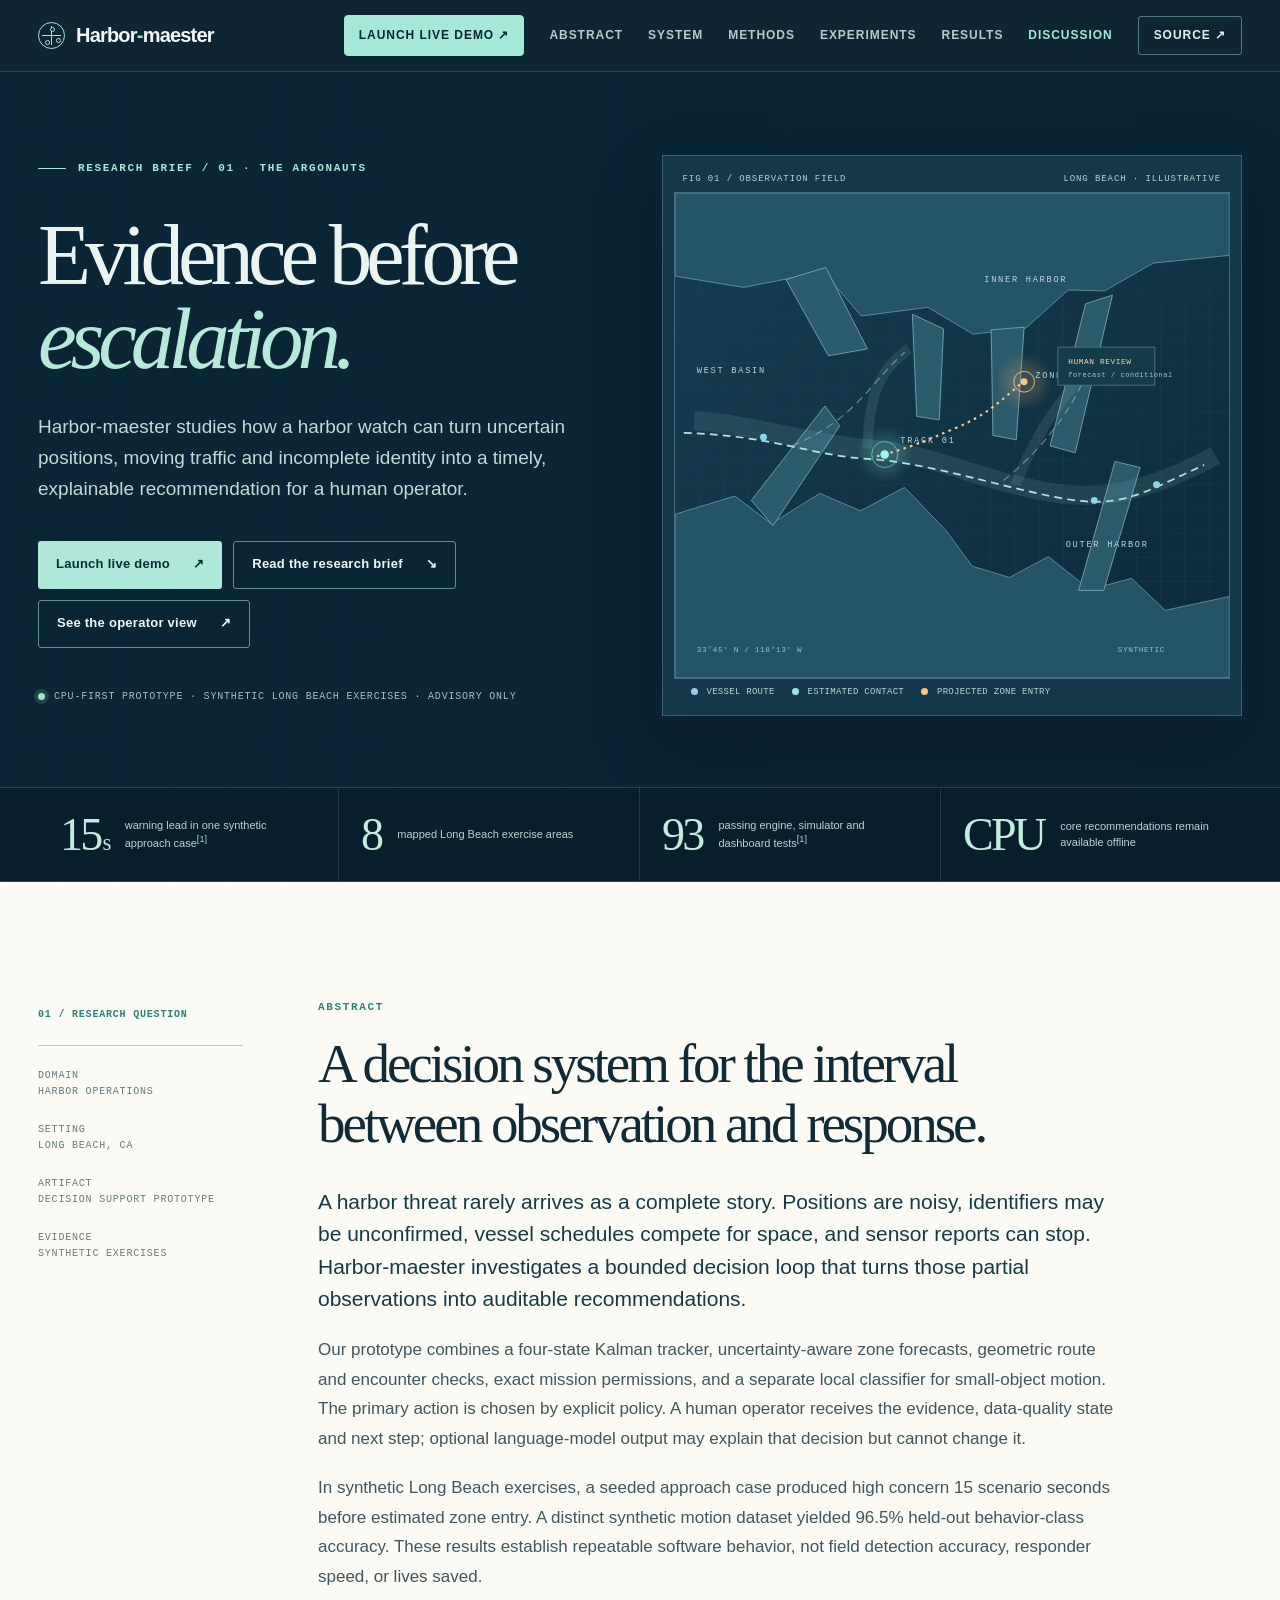
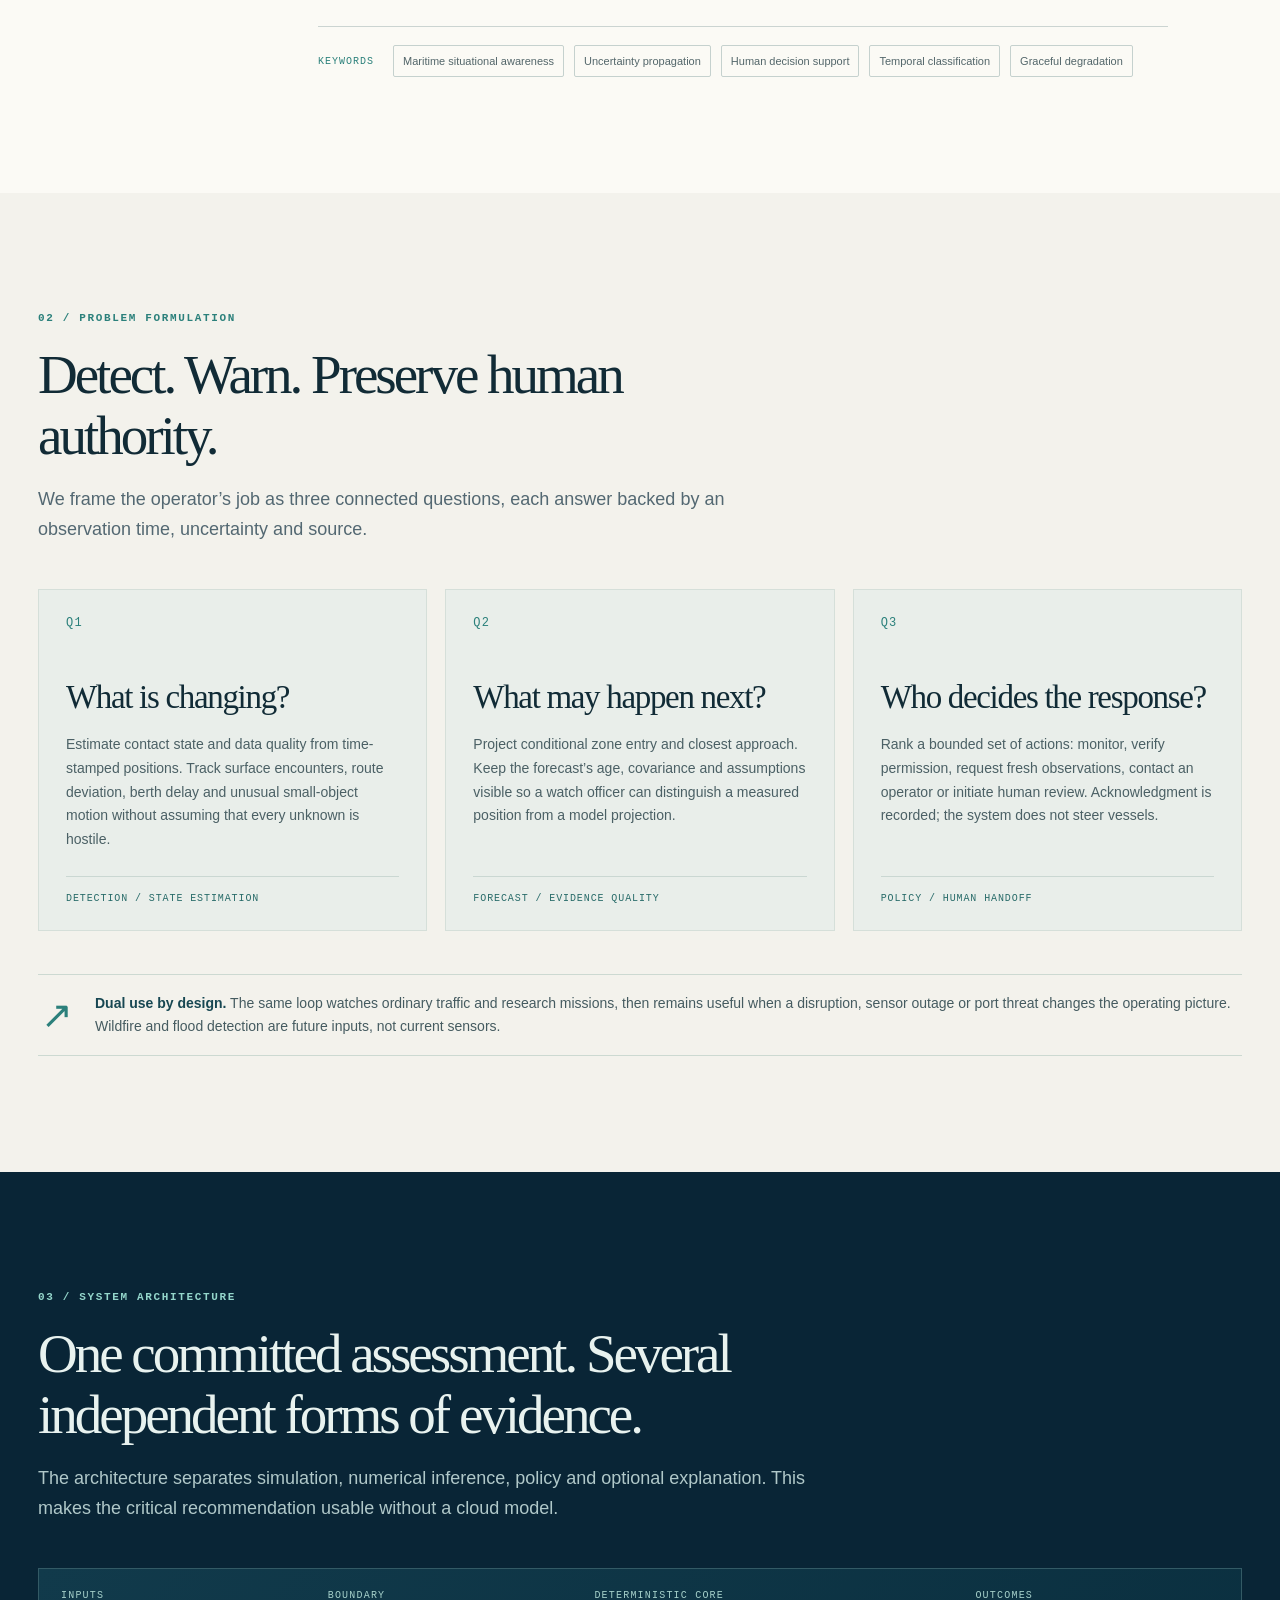
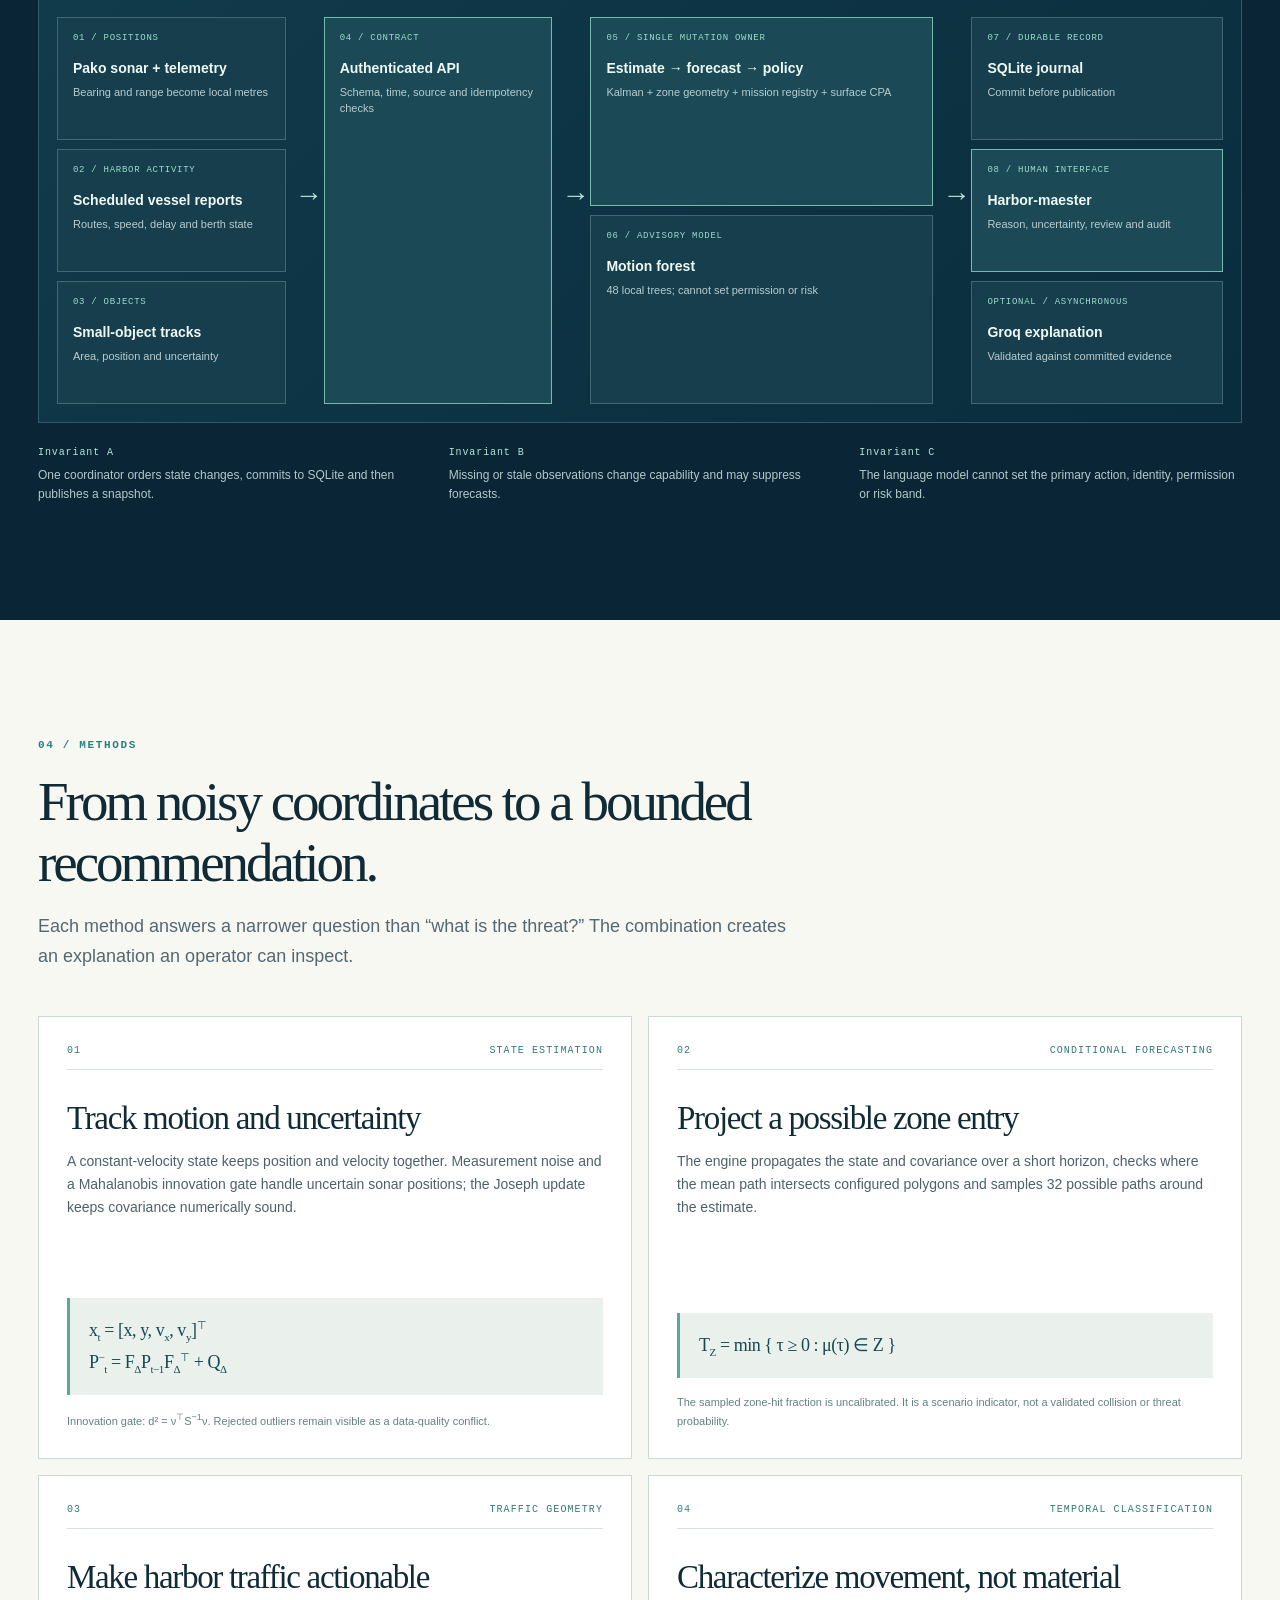
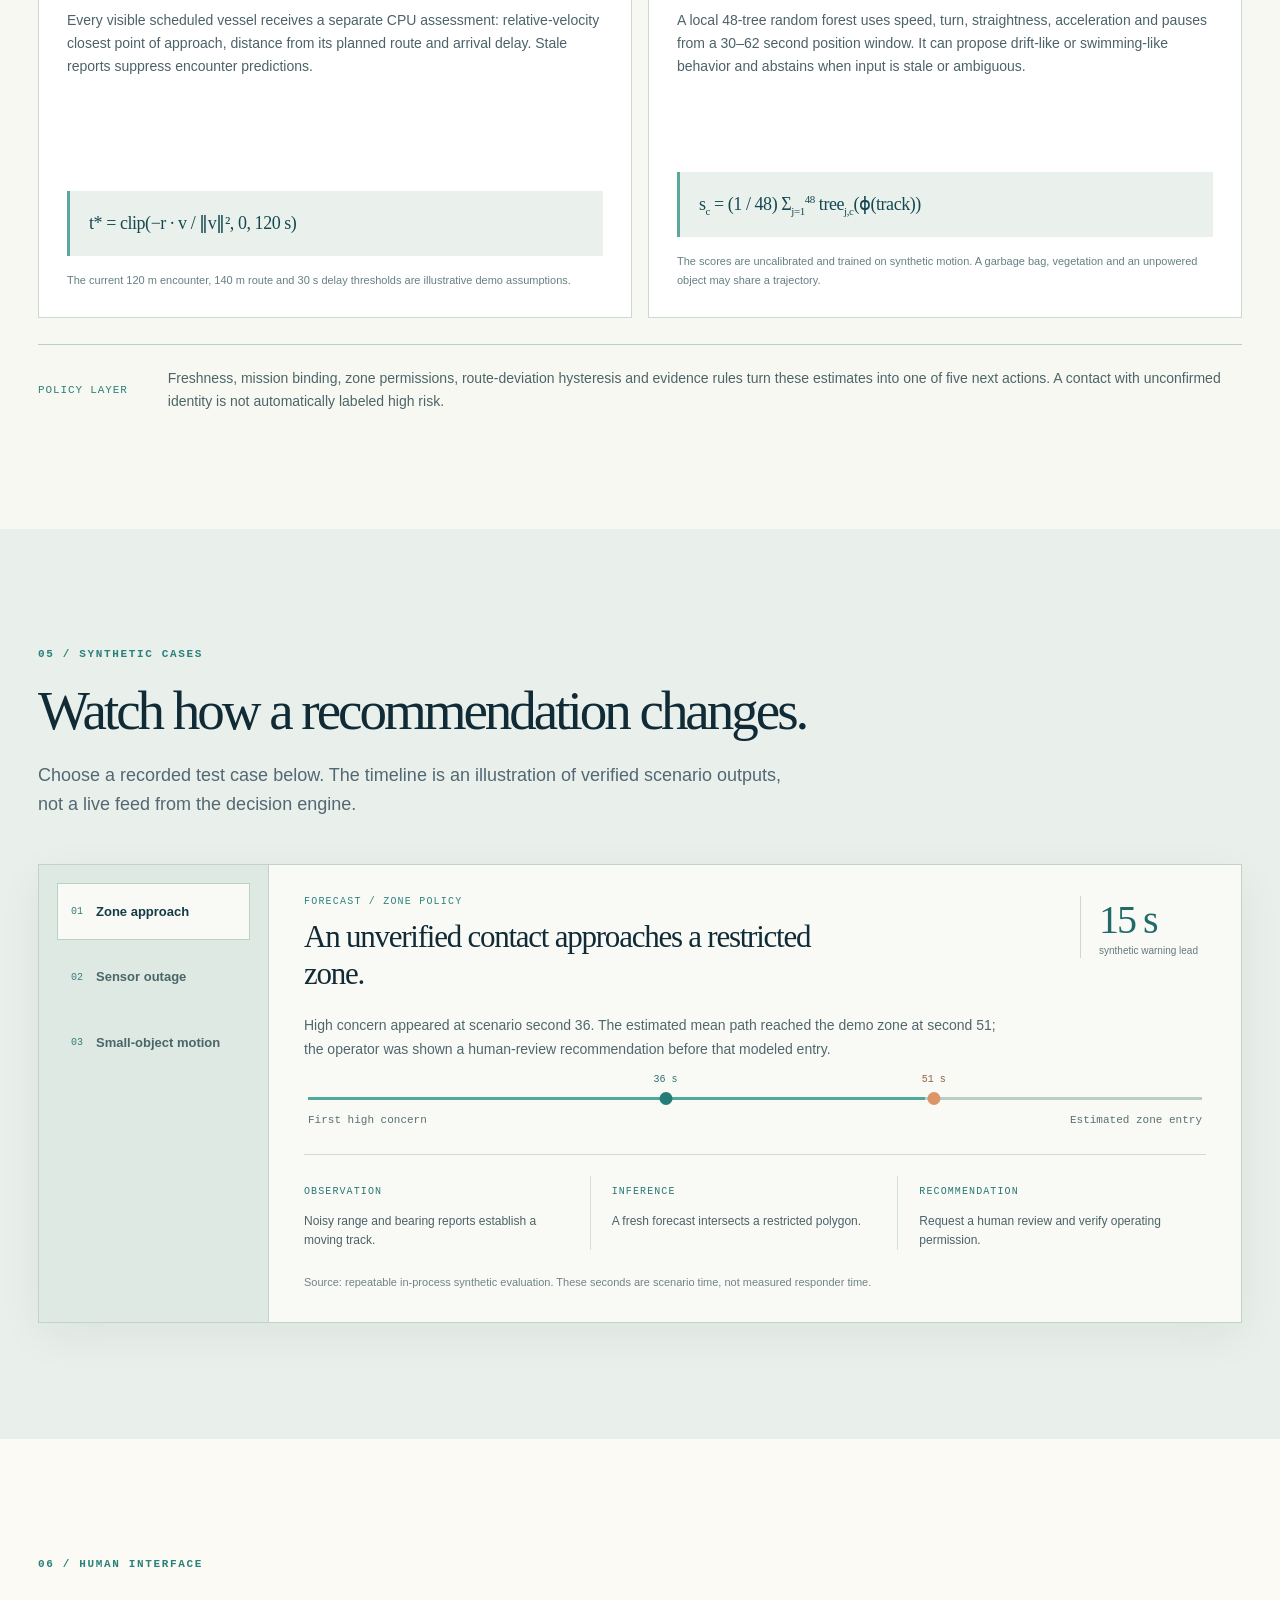
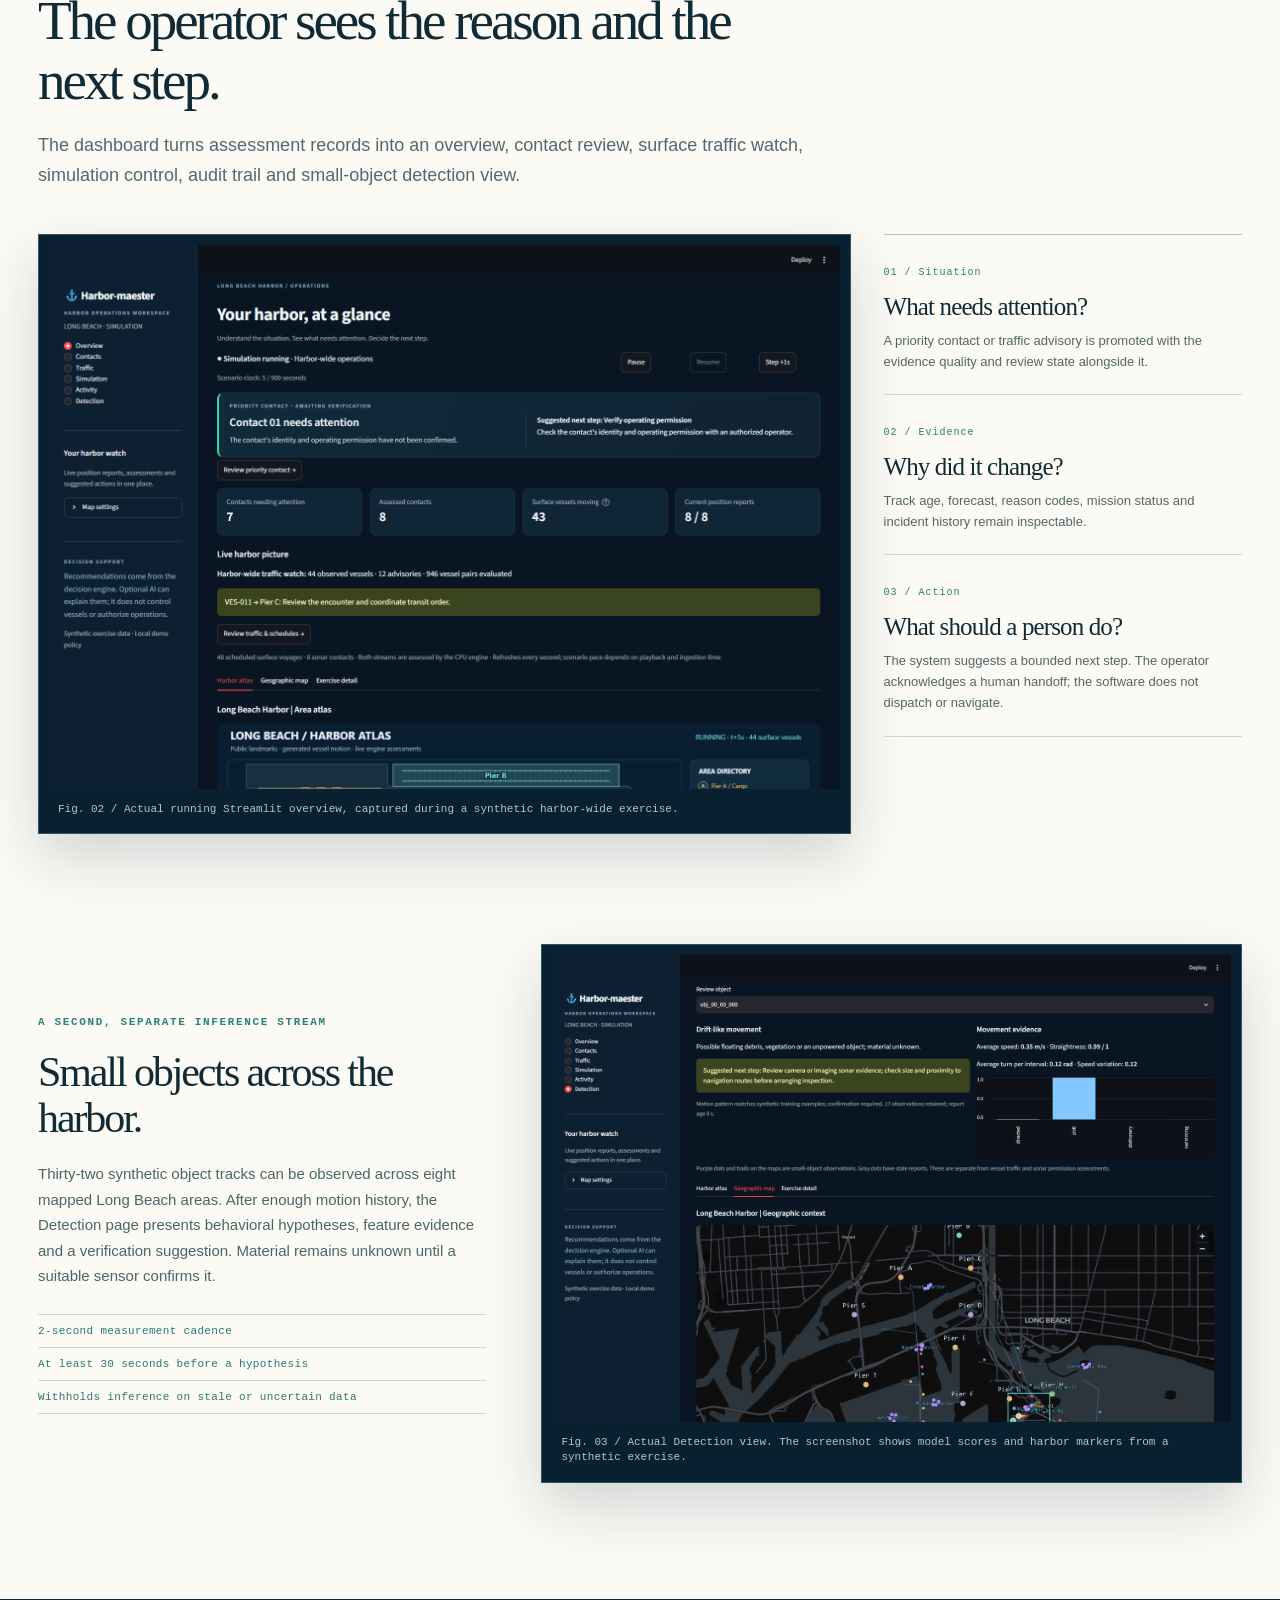
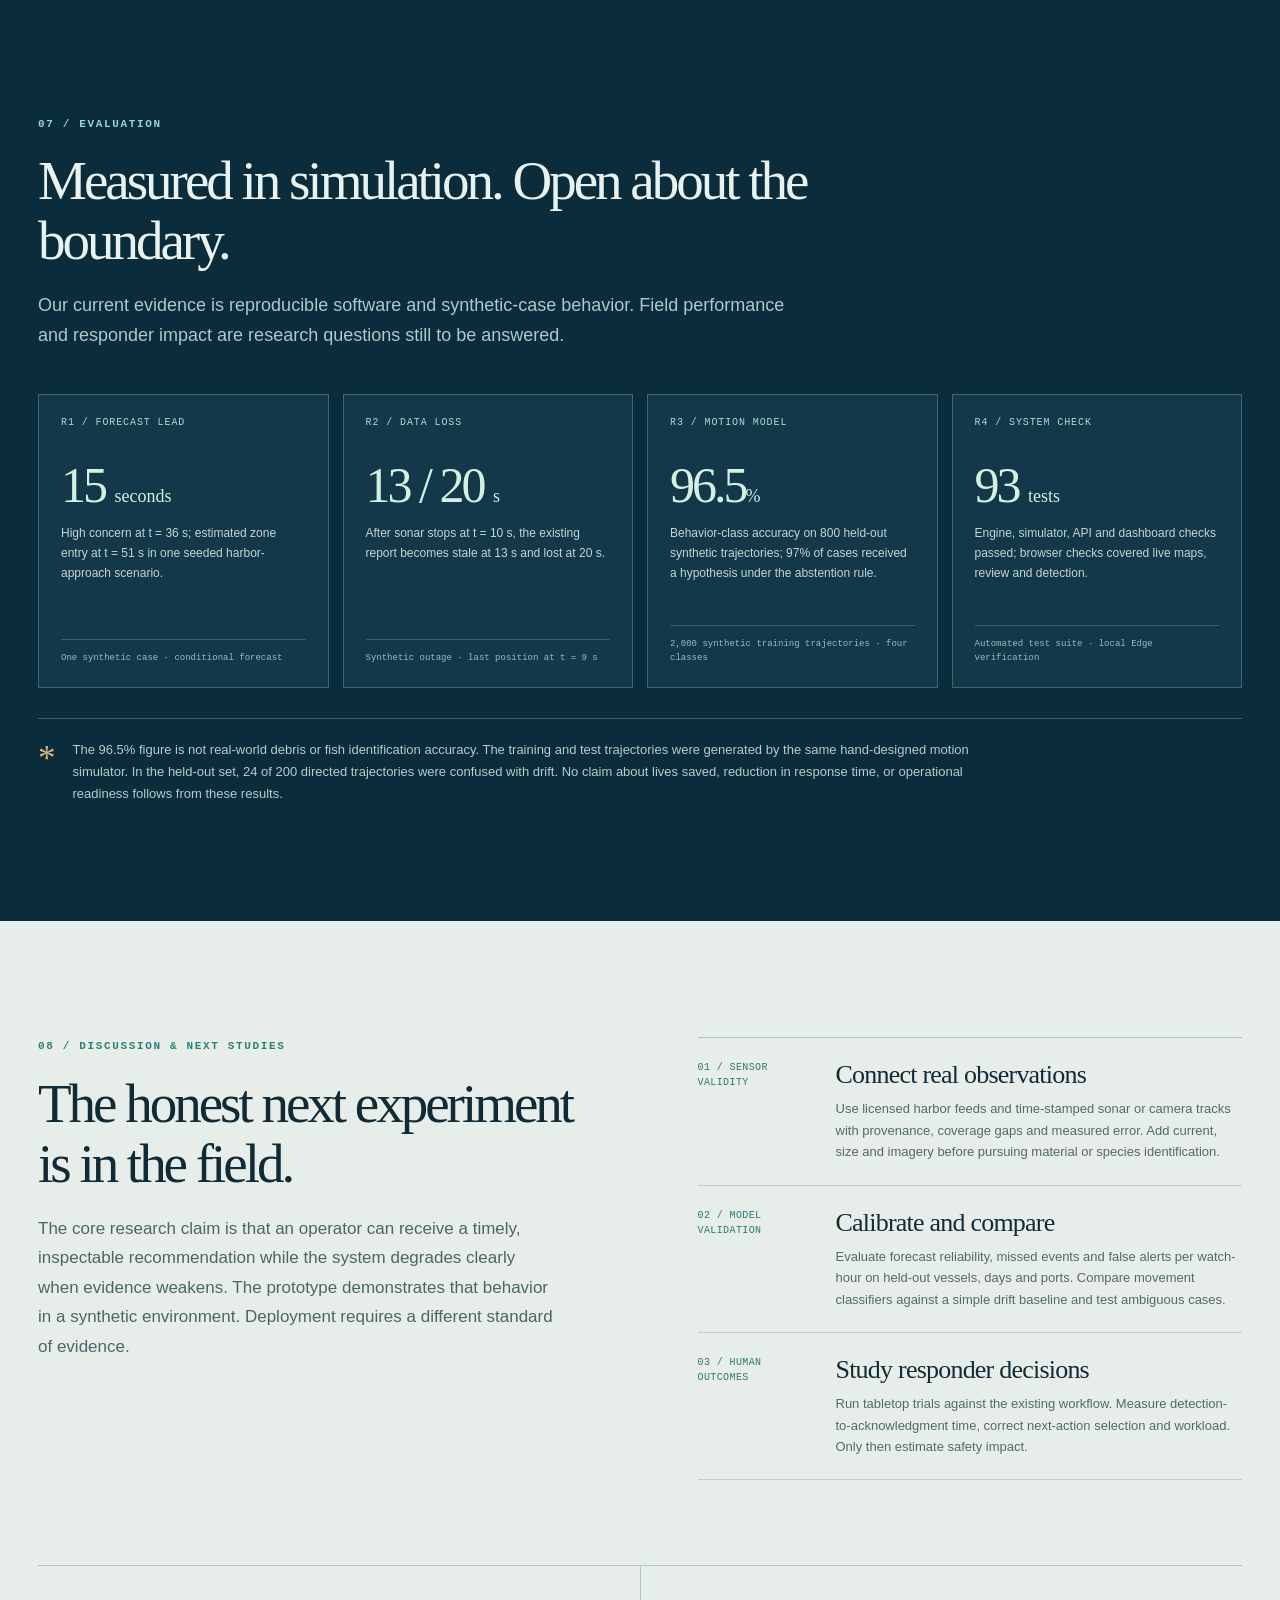
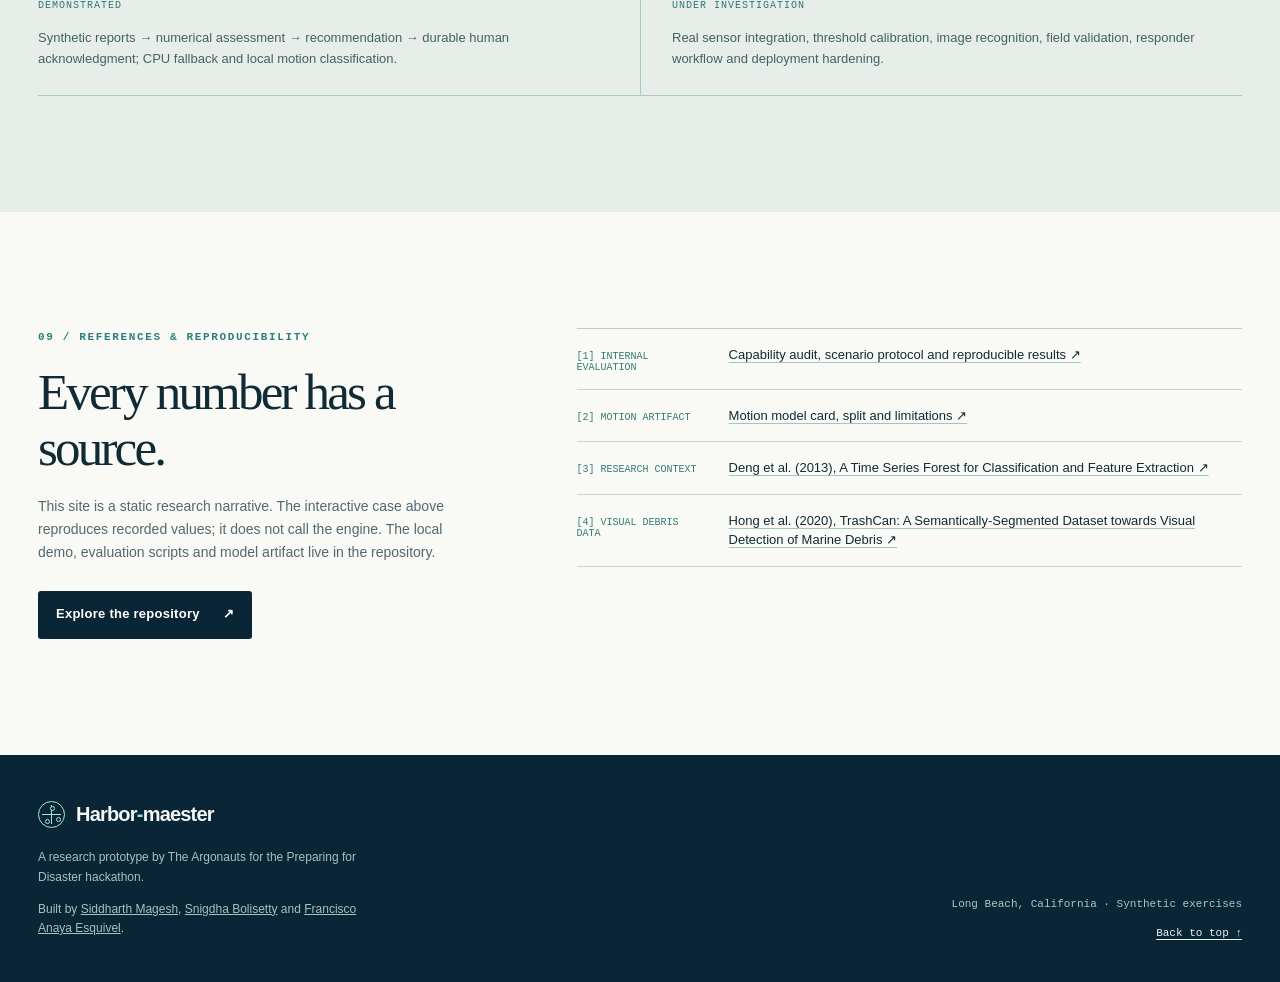
==== commit e2954483: "feat: update README and website with live demo links, add decision flow assets" ====
--- a/project-website/index.html
+++ b/project-website/index.html
@@ -25,6 +25,7 @@
         <span></span><span></span><span></span>
       </button>
       <div class="nav-links" id="nav-links">
+        <a class="nav-demo" href="https://harbor-maester.onrender.com/" target="_blank" rel="noopener noreferrer">Launch live demo <span aria-hidden="true">&#8599;</span></a>
         <a href="#abstract">Abstract</a>
         <a href="#system">System</a>
         <a href="#methods">Methods</a>
@@ -44,7 +45,8 @@
         <h1>Evidence before <em>escalation.</em></h1>
         <p class="hero-lede">Harbor-maester studies how a harbor watch can turn uncertain positions, moving traffic and incomplete identity into a timely, explainable recommendation for a human operator.</p>
         <div class="hero-actions">
-          <a class="button button-accent" href="#abstract">Read the research brief <span aria-hidden="true">↘</span></a>
+          <a class="button button-accent" href="https://harbor-maester.onrender.com/" target="_blank" rel="noopener noreferrer">Launch live demo <span aria-hidden="true">&#8599;</span></a>
+          <a class="button button-outline" href="#abstract">Read the research brief <span aria-hidden="true">↘</span></a>
           <a class="button button-outline" href="#interface">See the operator view <span aria-hidden="true">↗</span></a>
         </div>
         <p class="hero-footnote"><span class="live-dot" aria-hidden="true"></span> CPU-first prototype · Synthetic Long Beach exercises · Advisory only</p>
--- a/project-website/style.css
+++ b/project-website/style.css
@@ -12,7 +12,11 @@
 .discussion-section{background:#e7eee9}.discussion-grid{display:grid;grid-template-columns:1fr 1fr;gap:115px}.discussion-lead{color:#4b6568;font-size:17px;line-height:1.74;max-width:520px}.research-agenda{border-top:1px solid #a9c9bb}.research-agenda article{padding:22px 0;border-bottom:1px solid #bfd2c7;display:grid;grid-template-columns:118px 1fr;column-gap:20px}.research-agenda span{font:10px/1.5 var(--mono);color:#2c7974;letter-spacing:.04em;grid-row:span 2}.research-agenda h3{font:normal 26px var(--serif);letter-spacing:-.03em;margin:0 0 8px}.research-agenda p{font-size:13px;color:#52696c;margin:0}.status-matrix{display:grid;grid-template-columns:1fr 1fr;margin-top:85px;border-top:1px solid #accac0;border-bottom:1px solid #accac0}.status-matrix div{padding:24px 31px 25px 0}.status-matrix div+div{border-left:1px solid #accac0;padding-left:31px}.status-matrix span{font:10px var(--mono);letter-spacing:.1em;color:#2e7773}.status-matrix p{color:#446166;font-size:13px;line-height:1.66;margin:10px 0 0}
 .references-section{background:#f9f9f5}.references-grid{display:grid;grid-template-columns:.8fr 1.2fr;gap:95px}.references-grid h2{font-size:51px}.references-grid p:not(.kicker){font-size:14px;color:#536970;max-width:420px;margin:0 0 26px}.button-dark{background:var(--navy);color:white}.button-dark:hover{background:#185266}.reference-list{list-style:none;margin:0;padding:0;border-top:1px solid #bdcfc8}.reference-list li{padding:16px 0;border-bottom:1px solid #c8d8cf;display:grid;grid-template-columns:130px 1fr;gap:22px;align-items:baseline}.reference-list span{font:10px var(--mono);color:#367c76;text-transform:uppercase}.reference-list a{font-size:13px;line-height:1.5;text-decoration-color:#a7c4ba;text-underline-offset:3px}.reference-list a:hover{color:#168276}.footer{background:#092536;color:#e3f0eb}.footer-inner{display:flex;justify-content:space-between;gap:35px;padding:43px 0;align-items:end}.footer p{font-size:12px;color:#a5c2c1;max-width:340px;margin:12px 0 0}.footer-right{text-align:right;display:flex;flex-direction:column;gap:17px;font:11px var(--mono);color:#a9c9c4}.footer-right a{color:#e4f6f0;text-underline-offset:3px}
 @media(max-width:1180px){.topbar-inner{padding:0 26px}.nav-links{gap:14px}.nav-links a{font-size:11px}.hero-inner{grid-template-columns:1fr .9fr;gap:25px}.hero h1{font-size:clamp(65px,6.4vw,90px)}.hero-measures>div{padding-inline:12px}.hero-measures strong{font-size:39px}.system-diagram{grid-template-columns:repeat(4,1fr)}.diagram-arrow{display:none}.diagram-node{min-height:130px}.results-grid{grid-template-columns:repeat(2,1fr)}}
-@media(max-width:900px){.wrap{width:min(var(--wrap),calc(100% - 42px))}.topbar-inner{padding:0 21px}.menu-toggle{display:block}.nav-links{display:none;position:absolute;top:72px;left:0;right:0;padding:18px 22px 25px;background:#092536;border-bottom:1px solid #346574;box-shadow:0 22px 30px rgba(0,0,0,.2);flex-direction:column;align-items:stretch;gap:0}.nav-links.is-open{display:flex}.nav-links a{padding:11px 4px;font-size:12px}.nav-links .nav-source{margin-top:12px;padding:11px}.hero-inner{padding:60px 22px;grid-template-columns:1fr}.hero h1{max-width:700px}.hero-figure{max-width:700px}.hero-measures{padding:0 20px;grid-template-columns:repeat(2,1fr)}.hero-measures>div:nth-child(2){border-right:0}.hero-measures>div:nth-child(-n+2){border-bottom:1px solid rgba(197,229,226,.14)}.paper-grid{grid-template-columns:1fr;gap:18px}.paper-margin{display:grid;grid-template-columns:repeat(4,1fr);gap:10px;order:2}.margin-index,.margin-line{display:none}.system-diagram{grid-template-columns:repeat(2,1fr)}.system-notes{grid-template-columns:1fr}.interface-layout,.interface-detail{grid-template-columns:1fr}.interface-aside{display:grid;grid-template-columns:repeat(3,1fr);gap:18px;border:0}.interface-point{border-top:1px solid #a9c7bb}.interface-detail{gap:25px}.discussion-grid,.references-grid{gap:35px}.research-agenda article{grid-template-columns:1fr}.research-agenda span{grid-row:auto;margin-bottom:8px}}
+@media(max-width:1080px){.wrap{width:min(var(--wrap),calc(100% - 42px))}.topbar-inner{padding:0 21px}.menu-toggle{display:block}.nav-links{display:none;position:absolute;top:72px;left:0;right:0;padding:18px 22px 25px;background:#092536;border-bottom:1px solid #346574;box-shadow:0 22px 30px rgba(0,0,0,.2);flex-direction:column;align-items:stretch;gap:0}.nav-links.is-open{display:flex}.nav-links a{padding:11px 4px;font-size:12px}.nav-links .nav-source{margin-top:12px;padding:11px}.hero-inner{padding:60px 22px;grid-template-columns:1fr}.hero h1{max-width:700px}.hero-figure{max-width:700px}.hero-measures{padding:0 20px;grid-template-columns:repeat(2,1fr)}.hero-measures>div:nth-child(2){border-right:0}.hero-measures>div:nth-child(-n+2){border-bottom:1px solid rgba(197,229,226,.14)}.paper-grid{grid-template-columns:1fr;gap:18px}.paper-margin{display:grid;grid-template-columns:repeat(4,1fr);gap:10px;order:2}.margin-index,.margin-line{display:none}.system-diagram{grid-template-columns:repeat(2,1fr)}.system-notes{grid-template-columns:1fr}.interface-layout,.interface-detail{grid-template-columns:1fr}.interface-aside{display:grid;grid-template-columns:repeat(3,1fr);gap:18px;border:0}.interface-point{border-top:1px solid #a9c7bb}.interface-detail{gap:25px}.discussion-grid,.references-grid{gap:35px}.research-agenda article{grid-template-columns:1fr}.research-agenda span{grid-row:auto;margin-bottom:8px}}
 @media(max-width:650px){.section{padding:74px 0}.hero-inner{padding:53px 21px 44px}.hero h1{font-size:clamp(59px,14vw,84px);margin:25px 0}.hero-lede{font-size:16px}.hero-footnote{line-height:1.5}.figure-top,.figure-bottom{font-size:8px}.hero-measures>div{display:block;padding:19px 9px}.hero-measures strong{display:block;margin-bottom:7px;font-size:38px}.hero-measures div>span{display:block;font-size:10px}.paper-body h2,.section-head h2,.discussion-grid h2,.references-grid h2{font-size:40px}.paper-body p:not(.kicker){font-size:15px}.paper-body p.abstract-lead{font-size:18px}.paper-margin{grid-template-columns:repeat(2,1fr)}.question-grid,.method-grid,.results-grid,.discussion-grid,.references-grid,.status-matrix{grid-template-columns:1fr}.question-card{min-height:auto}.question-card h3{margin-top:30px}.system-diagram{grid-template-columns:1fr}.system-notes{gap:14px}.method-card{min-height:auto}.equation{margin-top:8px;font-size:16px}.method-bottom{display:block}.method-bottom p{margin-top:10px}.case-shell{grid-template-columns:1fr}.case-tabs{flex-direction:row;overflow-x:auto;border-right:0;border-bottom:1px solid #c3d3ca;gap:4px;padding:9px}.case-tab{min-width:max-content;font-size:11px;padding:10px 8px}.case-body{padding:23px 19px}.case-top{display:block}.case-clock{margin-top:21px;border-left:0;padding:0}.case-clock strong{font-size:35px}.case-evidence{grid-template-columns:1fr;gap:12px}.case-evidence div{border-right:0;border-bottom:1px solid #dae3de;padding:0 0 12px}.case-evidence div:last-child{border:0}.timeline-labels{font-size:9px}.interface-aside{grid-template-columns:1fr;gap:0}.interface-detail{margin-top:66px}.result-card{min-height:0}.result-card strong{margin:18px 0}.research-agenda article{padding:18px 0}.status-matrix{margin-top:55px}.status-matrix div{padding:20px 0}.status-matrix div+div{padding:20px 0;border-left:0;border-top:1px solid #accac0}.reference-list li{display:block}.reference-list span{display:block;margin-bottom:7px}.footer-inner{display:block}.footer-right{text-align:left;margin-top:31px}.scope-line{align-items:flex-start}}
 @media(prefers-reduced-motion:reduce){html{scroll-behavior:auto}*,*::before,*::after{transition-duration:.01ms!important;animation-duration:.01ms!important}}
 @media print{.topbar,.hero-actions,.menu-toggle,.case-tabs,.footer-right{display:none!important}html,body{background:#fff;color:#111}.hero,.system-section,.results-section,.footer{background:#fff;color:#111}.hero-figure{max-width:450px}.section{padding:30px 0;break-inside:avoid}.hero-inner,.hero-measures{display:block}.hero-measures>div{display:inline-block;width:23%;vertical-align:top}.wrap{width:100%}.product-frame{box-shadow:none}.diagram-node,.result-card{background:#fff;color:#111;border-color:#aaa}.diagram-node strong,.result-card strong{color:#111}}
+
+/* Primary product destination; no motion required to find the live demo. */
+.nav-links .nav-demo{padding:10px 14px;background:#a5e8d8;color:#082536;border:1px solid #a5e8d8;border-radius:4px;white-space:nowrap}.nav-links .nav-demo:hover{background:#cff8ec;color:#082536}.nav-demo:focus-visible{outline:3px solid #fff;outline-offset:4px}
+@media(max-width:1080px){.nav-links .nav-demo{text-align:center;margin-bottom:10px}}
